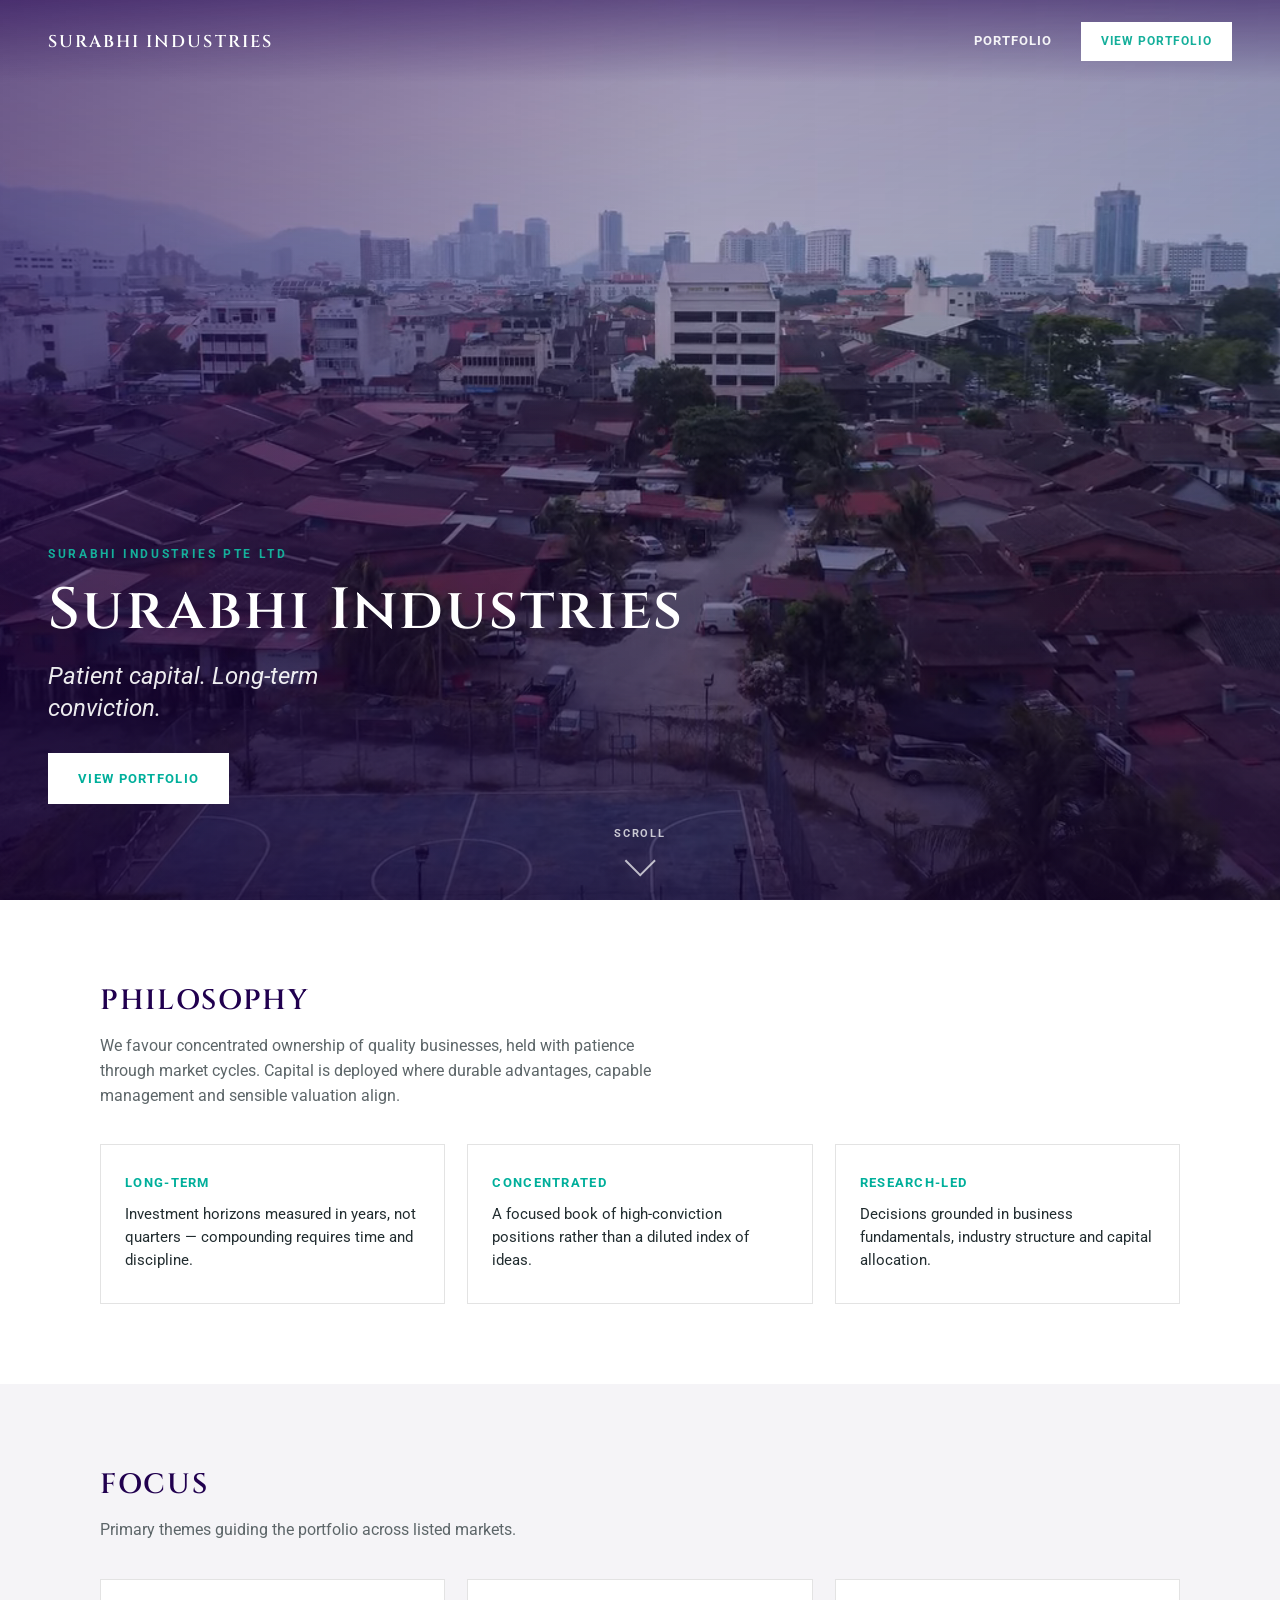
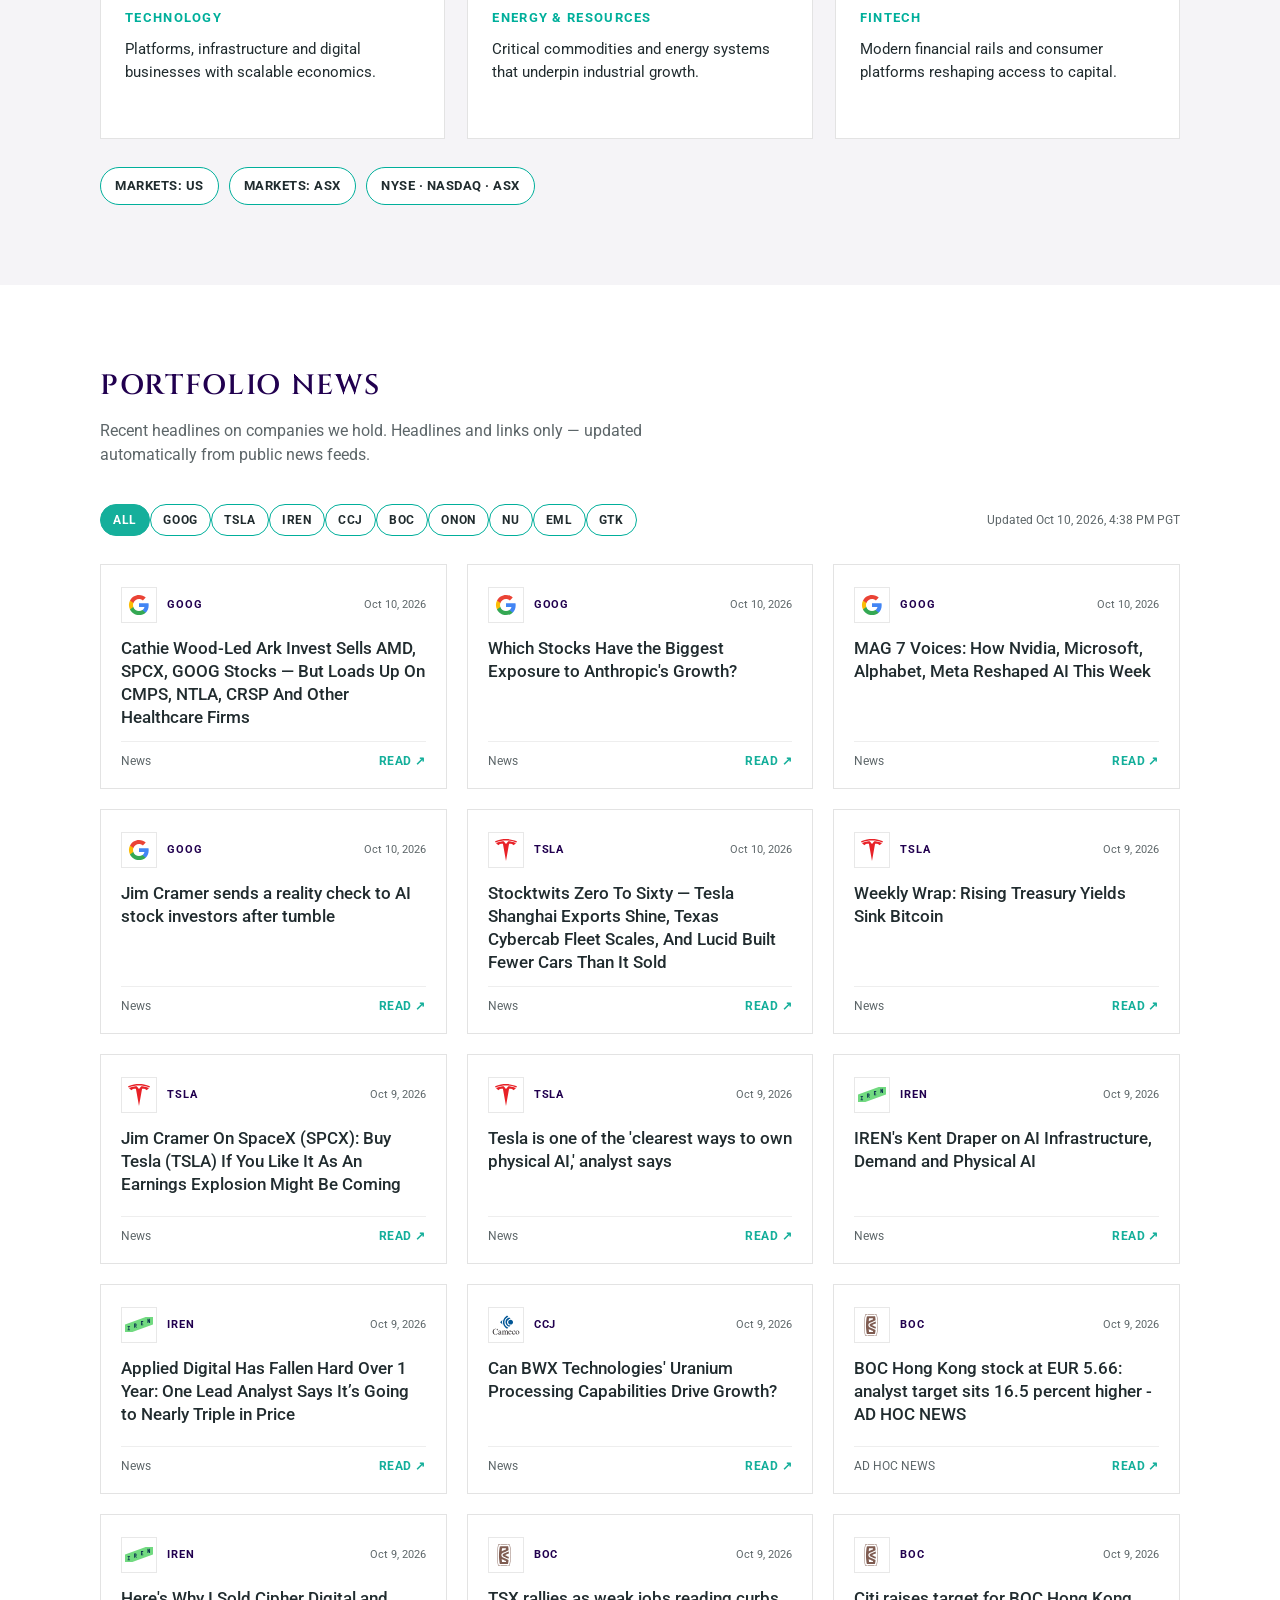
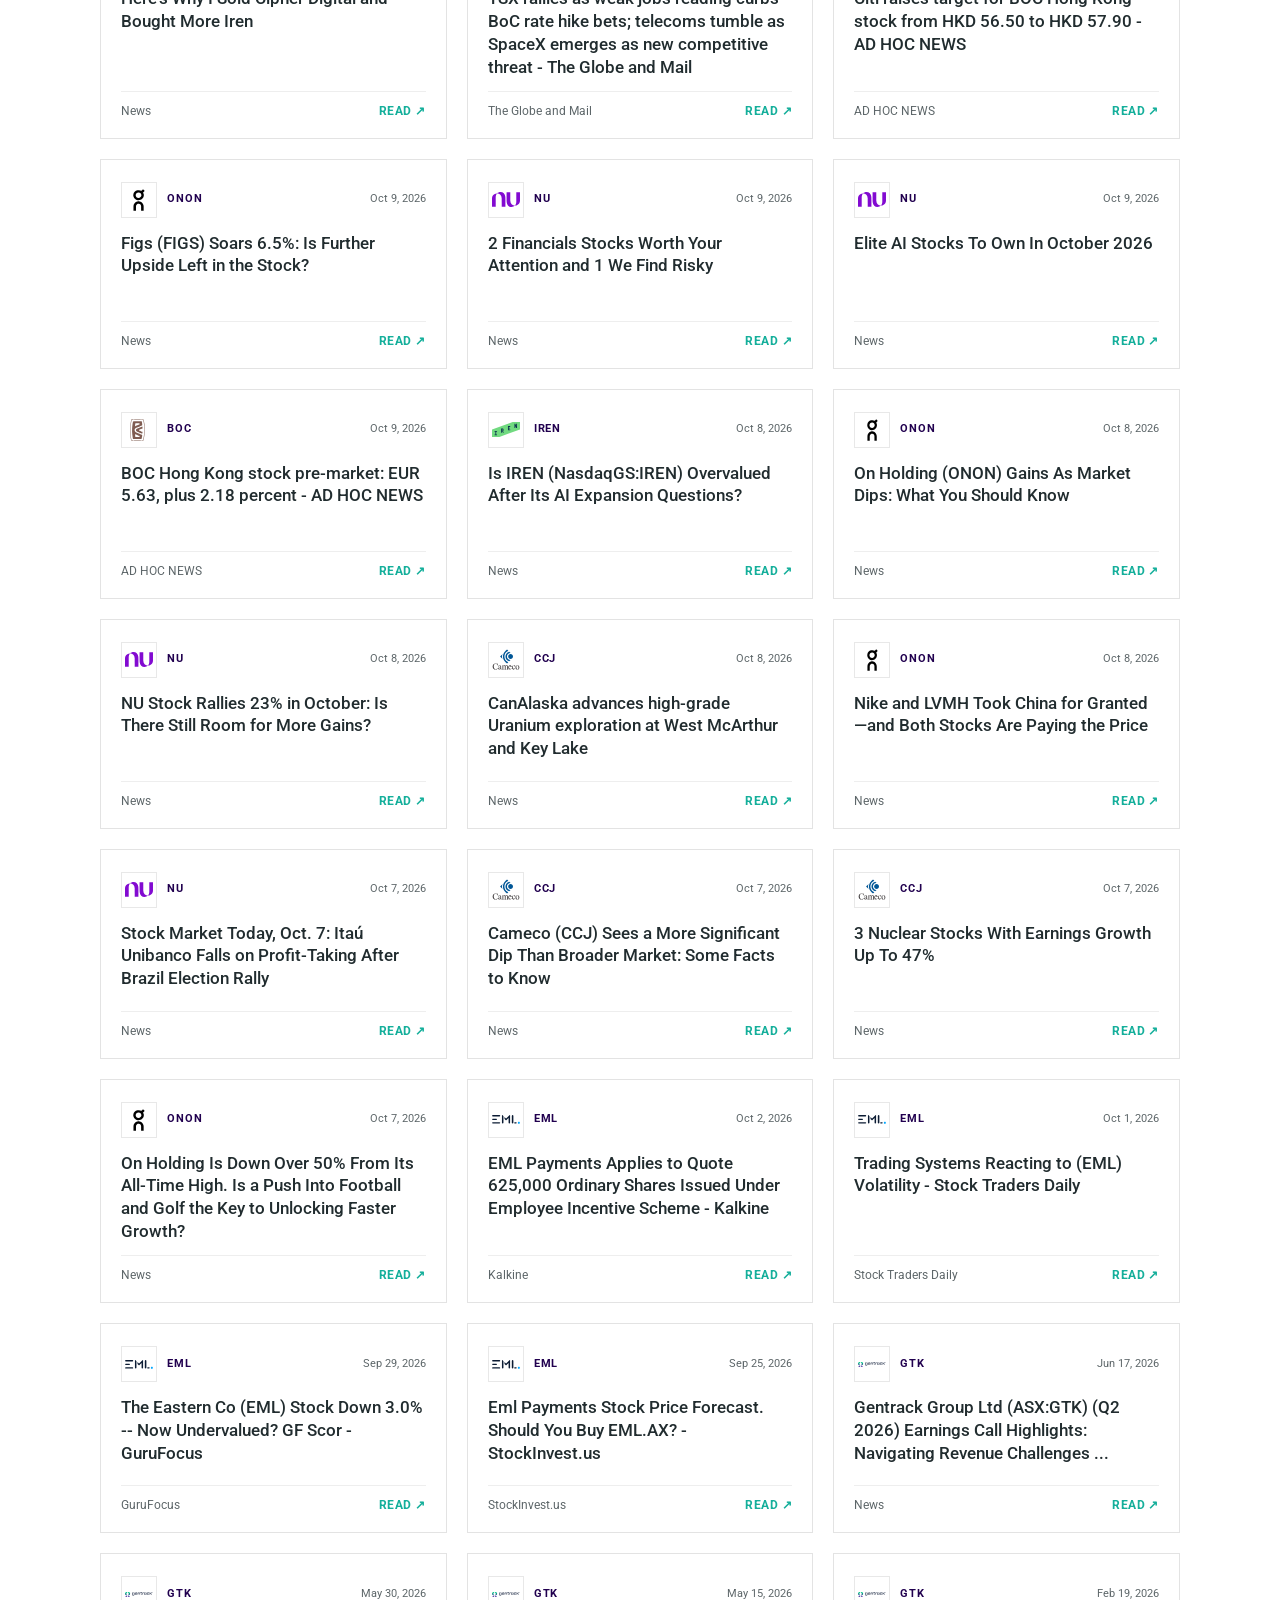
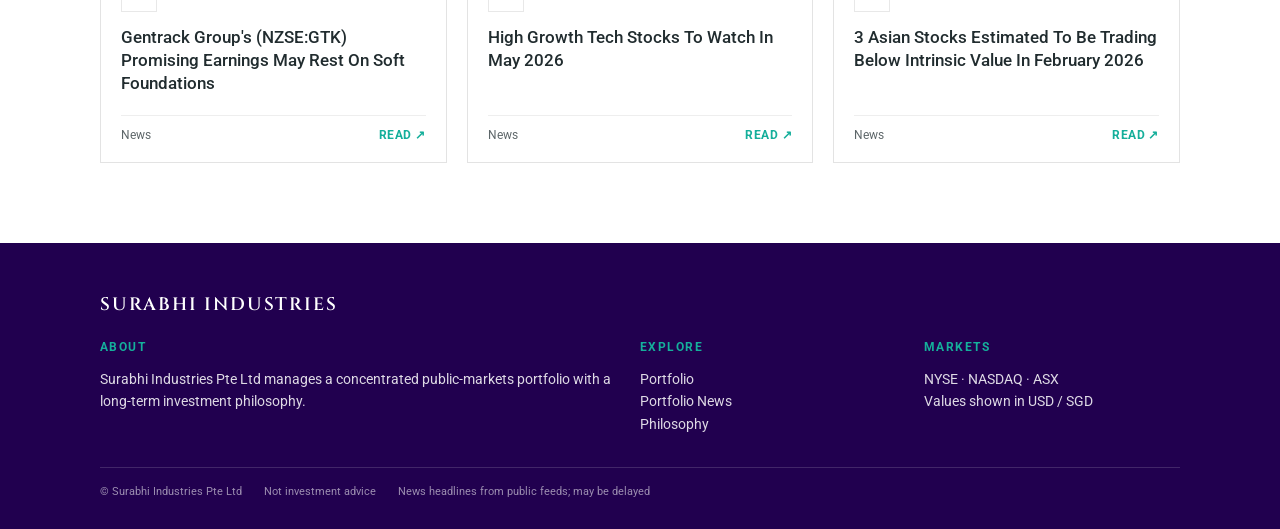
==== index.html @ e0c4d92a "Surabhi Industries: Temasek-style home with hero video, loader, portfolio news" ====
<!doctype html>
<html lang="en" class="loading">
<head>
  <meta charset="utf-8" />
  <script>window.__loaderStart=Date.now();</script>
  <meta name="viewport" content="width=device-width, initial-scale=1, viewport-fit=cover" />
  <title>Surabhi Industries</title>
  <meta name="description" content="Surabhi Industries Pte Ltd — patient capital and long-term conviction across technology, energy &amp; resources, and fintech." />
  <meta name="theme-color" content="#21004f" />
  <meta property="og:title" content="Surabhi Industries" />
  <meta property="og:description" content="Patient capital. Long-term conviction." />
  <link rel="icon" href="data:image/svg+xml,<svg xmlns='http://www.w3.org/2000/svg' viewBox='0 0 64 64'><rect width='64' height='64' rx='14' fill='%2321004f'/><text x='32' y='42' font-size='28' text-anchor='middle' fill='white' font-family='Georgia,serif'>S</text></svg>" />
  <link rel="preconnect" href="https://fonts.googleapis.com" />
  <link rel="preconnect" href="https://fonts.gstatic.com" crossorigin />
  <link href="https://fonts.googleapis.com/css2?family=Cinzel:wght@600&amp;family=Roboto:ital,wght@0,400;0,500;0,700;1,400&amp;display=swap" rel="stylesheet" />

  <style id="loader-critical">
    html.loading,html.loading body{background:#21004f!important}
    html.loading body>*:not(#site-loader){visibility:hidden!important}
    #site-loader{position:fixed;inset:0;z-index:99999;display:flex;align-items:center;justify-content:center;
      background:#21004f;color:#fff;transition:opacity .3s ease,visibility .3s ease}
    #site-loader.is-done{opacity:0;visibility:hidden;pointer-events:none}
    #site-loader .loader-inner{text-align:center;width:min(420px,86vw);padding:24px}
    #site-loader .loader-wordmark{font-family:Cinzel,"Times New Roman",serif;font-weight:600;font-size:clamp(22px,4vw,32px);
      letter-spacing:.12em;text-transform:uppercase;margin-bottom:8px}
    #site-loader .loader-sub{font-family:Roboto,Helvetica,Arial,sans-serif;font-size:13px;letter-spacing:.16em;
      text-transform:uppercase;color:rgba(255,255,255,.7);margin-bottom:28px}
    #site-loader .loader-track{height:2px;background:rgba(255,255,255,.18);width:100%;overflow:hidden;margin-bottom:14px}
    #site-loader .loader-bar{height:100%;width:0;background:#15af9b}
    #site-loader .loader-pct{font-family:Roboto,Helvetica,Arial,sans-serif;font-size:28px;font-weight:500;letter-spacing:.04em;color:#fff}
    @media (prefers-reduced-motion:reduce){
      #site-loader{transition-duration:.15s}
      #site-loader .loader-bar{transition:none}
    }
  </style>

  <link rel="stylesheet" href="home.css" />
  <script>
    // Skip loader immediately when ?noloader=1 (preview/QA); avoids FOUC behind overlay.
    if (/(?:^|[?&])noloader(?:=|&|$)/.test(location.search)) document.documentElement.classList.remove('loading');
  </script>
</head>
<body>

  <div id="site-loader" role="progressbar" aria-valuemin="0" aria-valuemax="100" aria-valuenow="0" aria-label="Loading">
    <div class="loader-inner">
      <div class="loader-wordmark">Surabhi Industries</div>
      <div class="loader-sub">Portfolio</div>
      <div class="loader-track"><div id="loader-bar" class="loader-bar"></div></div>
      <div id="loader-pct" class="loader-pct">0%</div>
    </div>
  </div>
  <script src="loader.js"></script>


  <header class="home-header">
    <a class="brand" href="index.html">Surabhi Industries</a>
    <nav class="home-nav" aria-label="Primary">
      <a href="portfolio.html">Portfolio</a>
      <a class="btn-nav" href="portfolio.html">View Portfolio</a>
    </nav>
  </header>

  <section class="hero" id="top" aria-label="Introduction">
    <div class="hero-media" style="background-image:url('media/hero-poster.jpg')">
      <video autoplay muted loop playsinline preload="metadata" poster="media/hero-poster.jpg" aria-hidden="true">
        <source src="media/hero.webm" type="video/webm" />
        <source src="media/hero.mp4" type="video/mp4" />
      </video>
    </div>
    <div class="hero-overlay" aria-hidden="true"></div>
    <div class="hero-inner">
      <p class="hero-kicker">Surabhi Industries Pte Ltd</p>
      <h1>Surabhi Industries</h1>
      <p class="hero-tag">Patient capital. Long-term conviction.</p>
      <a class="btn-hero" href="portfolio.html">View Portfolio</a>
    </div>
    <a class="hero-scroll" href="#philosophy" aria-label="Scroll to content">
      <span>Scroll</span><span class="chev" aria-hidden="true"></span>
    </a>
  </section>

  <section class="section" id="philosophy">
    <div class="section-inner">
      <h2>Philosophy</h2>
      <p class="lead">We favour concentrated ownership of quality businesses, held with patience through market cycles. Capital is deployed where durable advantages, capable management and sensible valuation align.</p>
      <div class="cards-3">
        <article class="card">
          <h3>Long-term</h3>
          <p>Investment horizons measured in years, not quarters — compounding requires time and discipline.</p>
        </article>
        <article class="card">
          <h3>Concentrated</h3>
          <p>A focused book of high-conviction positions rather than a diluted index of ideas.</p>
        </article>
        <article class="card">
          <h3>Research-led</h3>
          <p>Decisions grounded in business fundamentals, industry structure and capital allocation.</p>
        </article>
      </div>
    </div>
  </section>

  <section class="section alt" id="focus">
    <div class="section-inner">
      <h2>Focus</h2>
      <p class="lead">Primary themes guiding the portfolio across listed markets.</p>
      <div class="cards-3">
        <article class="card">
          <h3>Technology</h3>
          <p>Platforms, infrastructure and digital businesses with scalable economics.</p>
        </article>
        <article class="card">
          <h3>Energy &amp; Resources</h3>
          <p>Critical commodities and energy systems that underpin industrial growth.</p>
        </article>
        <article class="card">
          <h3>Fintech</h3>
          <p>Modern financial rails and consumer platforms reshaping access to capital.</p>
        </article>
      </div>
      <div class="pillars" style="margin-top:28px" aria-label="Markets">
        <span class="pill">Markets: US</span>
        <span class="pill">Markets: ASX</span>
        <span class="pill">NYSE · NASDAQ · ASX</span>
      </div>
    </div>
  </section>

  <section class="section" id="insights">
    <div class="section-inner">
      <h2>Portfolio News</h2>
      <p class="lead">Recent headlines on companies we hold. Headlines and links only — updated automatically from public news feeds.</p>
      <div class="news-toolbar">
        <div id="news-filters" aria-label="Filter by company"></div>
        <span class="news-meta" id="news-updated"></span>
      </div>
      <div class="news-grid" id="news-grid">
        <p class="news-empty">Loading headlines…</p>
      </div>
    </div>
  </section>

  <footer class="home-footer">
    <div class="home-footer-inner">
      <a class="brand" href="index.html">Surabhi Industries</a>
      <div class="home-footer-grid">
        <div>
          <h4>About</h4>
          <p>Surabhi Industries Pte Ltd manages a concentrated public-markets portfolio with a long-term investment philosophy.</p>
        </div>
        <div>
          <h4>Explore</h4>
          <p><a href="portfolio.html">Portfolio</a></p>
          <p><a href="#insights">Portfolio News</a></p>
          <p><a href="#philosophy">Philosophy</a></p>
        </div>
        <div>
          <h4>Markets</h4>
          <p>NYSE · NASDAQ · ASX</p>
          <p>Values shown in USD / SGD</p>
        </div>
      </div>
      <div class="home-foot-bar">
        <span>© Surabhi Industries Pte Ltd</span>
        <span>Not investment advice</span>
        <span>News headlines from public feeds; may be delayed</span>
      </div>
    </div>
  </footer>

  <script src="home.js"></script>
</body>
</html>
---- home.css ----
/* Surabhi Industries — home (Temasek-inspired full-bleed video hero). */
:root{
  --ink:#212c2f; --muted:#5d6669; --purple:#21004f; --purple2:#3d1a6e;
  --teal:#15af9b; --teal-b:#00af9b; --line:#e3e3e3; --grey:#f5f4f7;
  --font:Roboto, Helvetica, Arial, sans-serif;
  --serif:Cinzel, "Times New Roman", serif;
}
*{box-sizing:border-box;margin:0;padding:0}
html{scroll-behavior:smooth;-webkit-text-size-adjust:100%}
body{font-family:var(--font);color:var(--ink);background:#fff;font-size:16px;line-height:1.5;-webkit-font-smoothing:antialiased}
a{color:inherit;text-decoration:none}
img{display:block;max-width:100%}
video{display:block}

/* —— floating header over hero —— */
.home-header{
  position:absolute;top:0;left:0;right:0;z-index:30;
  display:flex;align-items:center;justify-content:space-between;
  padding:22px 48px;color:#fff;
  background:linear-gradient(180deg, rgba(33,0,79,.45) 0%, rgba(33,0,79,0) 100%);
}
.home-header .brand{
  font-family:var(--serif);font-weight:600;font-size:17px;letter-spacing:.12em;
  color:#fff;text-transform:uppercase;
}
.home-nav{display:flex;align-items:center;gap:28px}
.home-nav a{
  font-size:13px;font-weight:700;letter-spacing:.08em;text-transform:uppercase;
  color:rgba(255,255,255,.92);border-bottom:2px solid transparent;padding:6px 0;
}
.home-nav a:hover,.home-nav a.on{border-bottom-color:var(--teal);color:#fff}
.home-nav a.btn-nav{
  font-size:12px;font-weight:700;letter-spacing:.08em;text-transform:uppercase;
  background:#fff;color:#15af9b;padding:11px 18px;border:2px solid #fff;
  border-bottom:2px solid #fff;white-space:nowrap;line-height:1.1;
}
.home-nav a.btn-nav:hover{
  background:#15af9b;border-color:#15af9b;color:#fff;border-bottom-color:#15af9b;
}

/* —— full-viewport video hero —— */
.hero{
  position:relative;min-height:100vh;min-height:100dvh;
  display:flex;align-items:flex-end;justify-content:flex-start;
  color:#fff;padding:0;overflow:hidden;background:#21004f;
}
.hero-media{
  position:absolute;inset:0;z-index:0;
  background:#21004f center/cover no-repeat;
}
.hero-media video{
  width:100%;height:100%;object-fit:cover;
}
.hero-overlay{
  position:absolute;inset:0;z-index:1;pointer-events:none;
  background:
    linear-gradient(180deg, rgba(33,0,79,.35) 0%, rgba(33,0,79,.15) 35%, rgba(21,2,47,.72) 100%),
    linear-gradient(90deg, rgba(33,0,79,.45) 0%, rgba(33,0,79,.05) 55%, transparent 100%);
}
.hero-inner{
  position:relative;z-index:2;max-width:920px;
  padding:0 48px 96px;text-align:left;
}
.hero-kicker{
  font-size:12px;font-weight:700;letter-spacing:.22em;text-transform:uppercase;
  color:var(--teal);margin-bottom:16px;
}
.hero h1{
  font-family:var(--serif);font-weight:600;font-size:clamp(34px,5.5vw,58px);
  line-height:1.12;letter-spacing:.04em;margin-bottom:16px;
}
.hero-tag{
  font-size:clamp(17px,2.2vw,24px);font-weight:400;font-style:italic;
  color:rgba(255,255,255,.92);margin-bottom:28px;line-height:1.35;max-width:28ch;
}
.btn-hero{
  display:inline-block;background:#fff;color:var(--teal-b);
  font-size:13px;font-weight:700;letter-spacing:.1em;text-transform:uppercase;
  padding:14px 28px;border:2px solid #fff;transition:background .2s,color .2s;
}
.btn-hero:hover{background:transparent;color:#fff}
.hero-scroll{
  position:absolute;z-index:2;left:50%;bottom:28px;transform:translateX(-50%);
  display:flex;flex-direction:column;align-items:center;gap:8px;
  color:rgba(255,255,255,.75);font-size:11px;font-weight:700;letter-spacing:.16em;text-transform:uppercase;
}
.hero-scroll span.chev{
  width:22px;height:22px;border-right:2px solid rgba(255,255,255,.7);border-bottom:2px solid rgba(255,255,255,.7);
  transform:rotate(45deg);animation:bob 1.6s ease-in-out infinite;
}
@keyframes bob{0%,100%{transform:rotate(45deg) translateY(0)}50%{transform:rotate(45deg) translateY(6px)}}
@media (prefers-reduced-motion:reduce){
  .hero-scroll span.chev{animation:none}
  .hero-media video{display:none}
}

/* —— sections —— */
.section{padding:80px 24px}
.section-inner{max-width:1080px;margin:0 auto}
.section h2{
  font-family:var(--serif);font-weight:600;font-size:28px;letter-spacing:.06em;
  text-transform:uppercase;color:var(--purple);margin-bottom:12px;
}
.section .lead{color:var(--muted);max-width:62ch;margin-bottom:36px;font-size:16px;line-height:1.55}
.section.alt{background:var(--grey)}

.cards-3{display:grid;grid-template-columns:repeat(3,1fr);gap:22px}
.card{
  background:#fff;border:1px solid var(--line);padding:28px 24px;min-height:160px;
}
.card h3{
  font-size:13px;font-weight:700;letter-spacing:.1em;text-transform:uppercase;
  color:var(--teal-b);margin-bottom:10px;
}
.card p{font-size:15px;line-height:1.55;color:var(--ink)}

.pillars{display:flex;flex-wrap:wrap;gap:10px;margin-top:8px}
.pill{
  font-size:13px;font-weight:700;letter-spacing:.04em;text-transform:uppercase;
  border:1px solid var(--teal-b);color:var(--ink);padding:8px 14px;border-radius:20px;background:#fff;
}

/* —— news / insights —— */
.news-toolbar{display:flex;flex-wrap:wrap;gap:8px;margin-bottom:28px;align-items:center}
.news-toolbar button{
  font-family:inherit;font-size:12px;font-weight:700;letter-spacing:.06em;text-transform:uppercase;
  padding:8px 12px;border-radius:20px;border:1px solid var(--teal-b);background:#fff;color:var(--ink);cursor:pointer;
}
.news-toolbar button:hover{background:rgba(21,175,155,.1)}
.news-toolbar button.on{background:var(--teal);color:#fff;border-color:var(--teal)}
.news-meta{font-size:12px;color:var(--muted);margin-left:auto}
.news-grid{display:grid;grid-template-columns:repeat(3,1fr);gap:20px}
.news-card{
  display:flex;flex-direction:column;background:#fff;border:1px solid var(--line);
  padding:22px 20px 18px;min-height:210px;transition:border-color .15s, box-shadow .15s;
}
.news-card:hover{border-color:var(--teal);box-shadow:0 8px 24px rgba(33,0,79,.06)}
.news-card .top{display:flex;align-items:center;gap:10px;margin-bottom:14px}
.news-card .logo-box{
  width:36px;height:36px;border:1px solid #e8e8e8;display:grid;place-items:center;background:#fff;flex:0 0 auto;
}
.news-card .logo-box img{max-width:28px;max-height:22px;object-fit:contain}
.news-card .tag{
  font-size:11px;font-weight:700;letter-spacing:.08em;text-transform:uppercase;color:var(--purple);
}
.news-card .date{font-size:11px;color:var(--muted);margin-left:auto;white-space:nowrap}
.news-card h3{font-size:17px;line-height:1.35;font-weight:500;color:var(--ink);margin-bottom:12px;flex:1}
.news-card .foot{display:flex;align-items:center;justify-content:space-between;gap:10px;margin-top:auto;padding-top:10px;border-top:1px solid #eee}
.news-card .source{font-size:12px;color:var(--muted)}
.news-card .read{font-size:12px;font-weight:700;color:var(--teal);letter-spacing:.04em;text-transform:uppercase}
.news-empty{grid-column:1/-1;color:var(--muted);font-size:15px;padding:20px 0}

/* —— footer —— */
.home-footer{background:var(--purple);color:rgba(255,255,255,.85);padding:48px 24px 28px}
.home-footer-inner{max-width:1080px;margin:0 auto}
.home-footer .brand{
  font-family:var(--serif);font-weight:600;font-size:18px;letter-spacing:.1em;
  text-transform:uppercase;color:#fff;margin-bottom:18px;display:inline-block;
}
.home-footer-grid{display:grid;grid-template-columns:2fr 1fr 1fr;gap:28px;margin-bottom:32px}
.home-footer h4{font-size:12px;font-weight:700;letter-spacing:.12em;text-transform:uppercase;color:var(--teal);margin-bottom:12px}
.home-footer p,.home-footer a{font-size:14px;line-height:1.6;color:rgba(255,255,255,.85)}
.home-footer a:hover{color:#fff}
.home-foot-bar{
  border-top:1px solid rgba(255,255,255,.15);padding-top:16px;
  display:flex;flex-wrap:wrap;gap:14px 22px;font-size:11px;color:rgba(255,255,255,.55);
}

@media (max-width:900px){
  .home-header{padding:16px 18px}
  .home-header .brand{font-size:13px;letter-spacing:.06em;max-width:52vw}
  .home-nav a.btn-nav{display:none}
  .hero-inner{padding:0 18px 88px}
  .hero-scroll{display:none}
  .cards-3,.news-grid{grid-template-columns:1fr}
  .home-footer-grid{grid-template-columns:1fr;gap:22px}
  .news-meta{margin-left:0;width:100%}
  .section{padding:56px 18px}
}
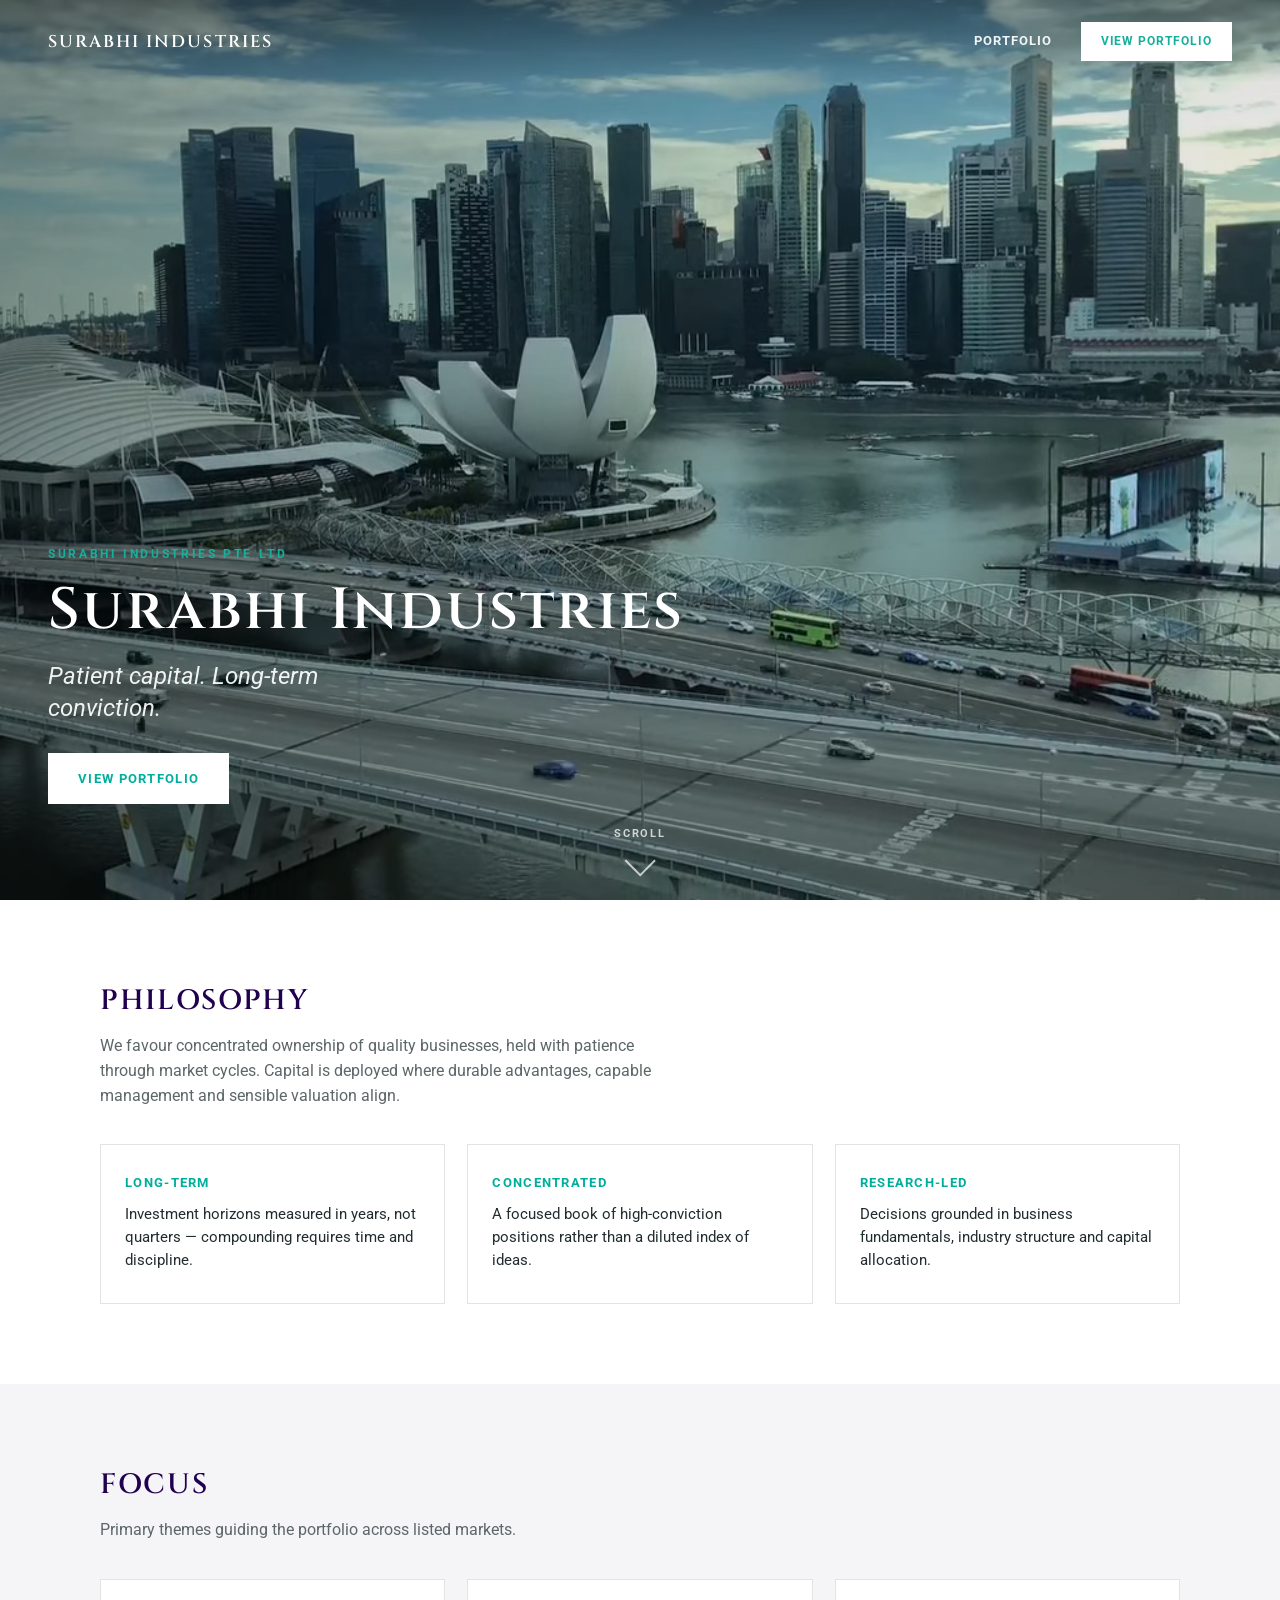
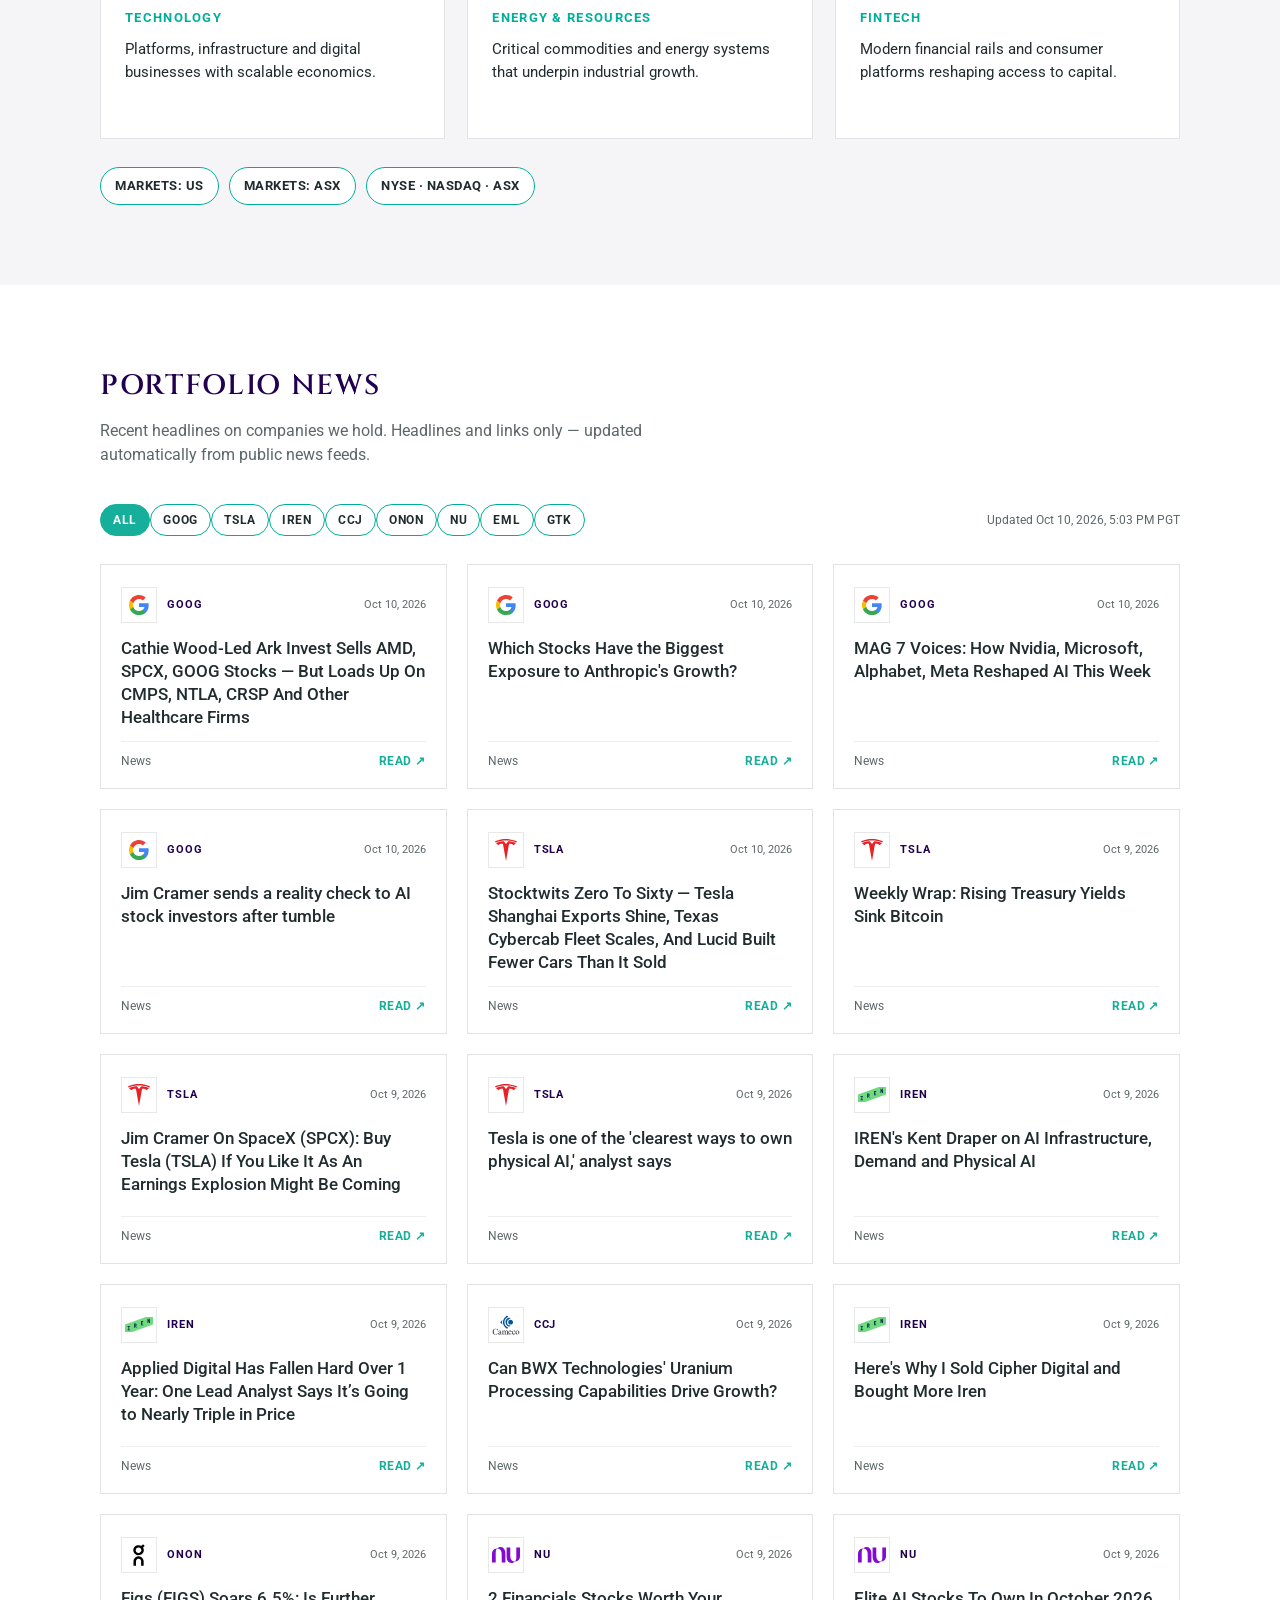
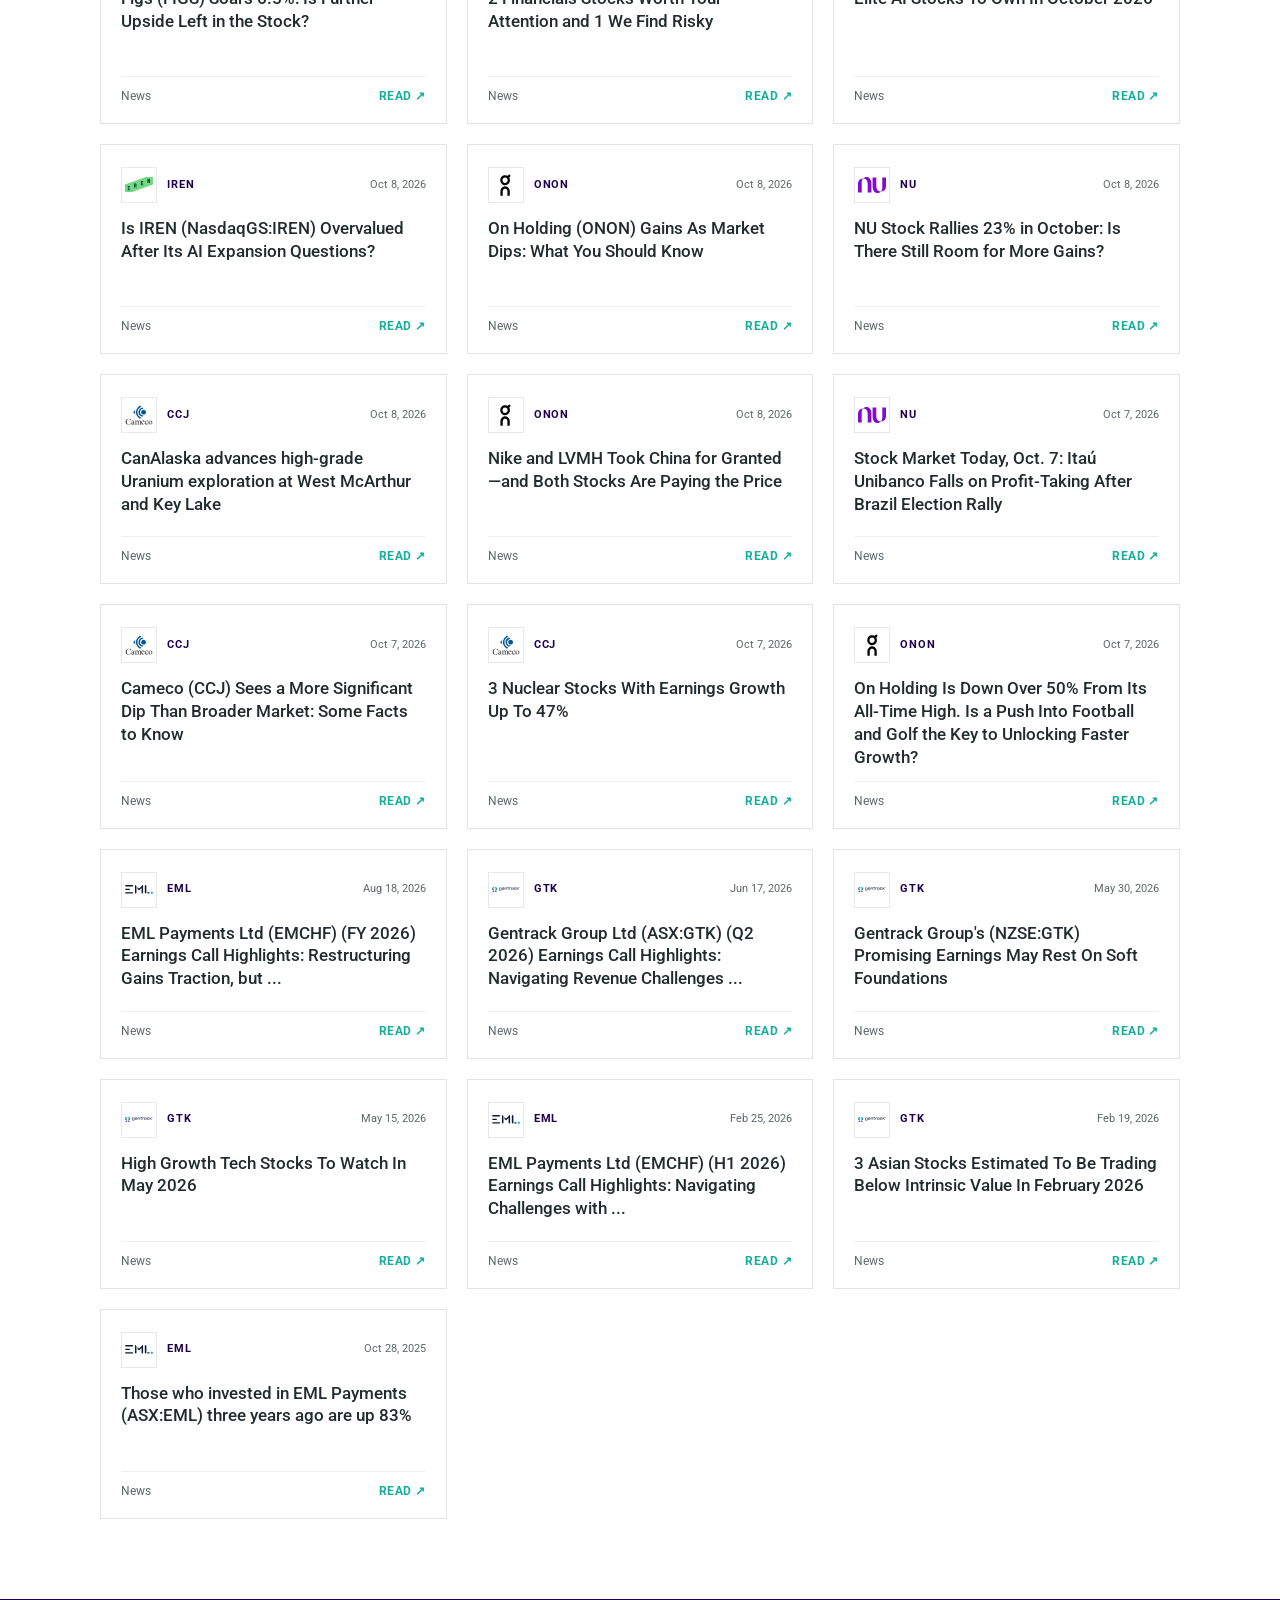
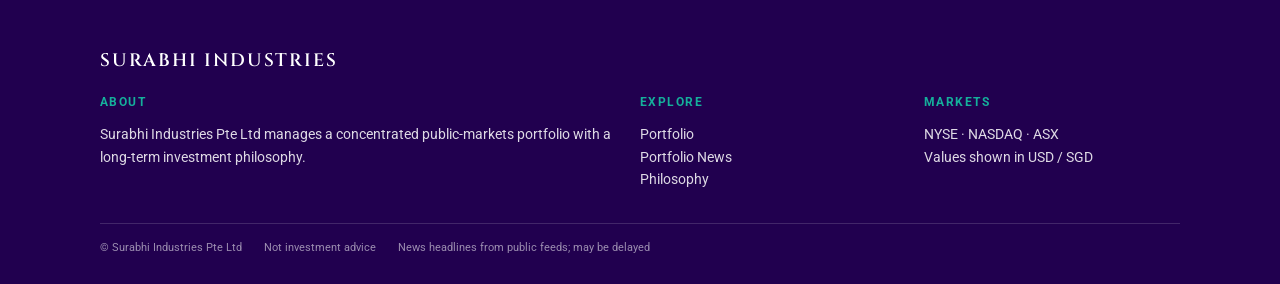
==== commit 06625019: "Home: Marina Bay hero video, natural colours, loader only on portfolio" ====
--- a/index.html
+++ b/index.html
@@ -1,9 +1,8 @@
 <!doctype html>
-<html lang="en" class="loading">
+<html lang="en">
 <head>
   <meta charset="utf-8" />
-  <script>window.__loaderStart=Date.now();</script>
-  <meta name="viewport" content="width=device-width, initial-scale=1, viewport-fit=cover" />
+<meta name="viewport" content="width=device-width, initial-scale=1, viewport-fit=cover" />
   <title>Surabhi Industries</title>
   <meta name="description" content="Surabhi Industries Pte Ltd — patient capital and long-term conviction across technology, energy &amp; resources, and fintech." />
   <meta name="theme-color" content="#21004f" />
@@ -13,47 +12,11 @@
   <link rel="preconnect" href="https://fonts.googleapis.com" />
   <link rel="preconnect" href="https://fonts.gstatic.com" crossorigin />
   <link href="https://fonts.googleapis.com/css2?family=Cinzel:wght@600&amp;family=Roboto:ital,wght@0,400;0,500;0,700;1,400&amp;display=swap" rel="stylesheet" />
-
-  <style id="loader-critical">
-    html.loading,html.loading body{background:#21004f!important}
-    html.loading body>*:not(#site-loader){visibility:hidden!important}
-    #site-loader{position:fixed;inset:0;z-index:99999;display:flex;align-items:center;justify-content:center;
-      background:#21004f;color:#fff;transition:opacity .3s ease,visibility .3s ease}
-    #site-loader.is-done{opacity:0;visibility:hidden;pointer-events:none}
-    #site-loader .loader-inner{text-align:center;width:min(420px,86vw);padding:24px}
-    #site-loader .loader-wordmark{font-family:Cinzel,"Times New Roman",serif;font-weight:600;font-size:clamp(22px,4vw,32px);
-      letter-spacing:.12em;text-transform:uppercase;margin-bottom:8px}
-    #site-loader .loader-sub{font-family:Roboto,Helvetica,Arial,sans-serif;font-size:13px;letter-spacing:.16em;
-      text-transform:uppercase;color:rgba(255,255,255,.7);margin-bottom:28px}
-    #site-loader .loader-track{height:2px;background:rgba(255,255,255,.18);width:100%;overflow:hidden;margin-bottom:14px}
-    #site-loader .loader-bar{height:100%;width:0;background:#15af9b}
-    #site-loader .loader-pct{font-family:Roboto,Helvetica,Arial,sans-serif;font-size:28px;font-weight:500;letter-spacing:.04em;color:#fff}
-    @media (prefers-reduced-motion:reduce){
-      #site-loader{transition-duration:.15s}
-      #site-loader .loader-bar{transition:none}
-    }
-  </style>
-
-  <link rel="stylesheet" href="home.css" />
-  <script>
-    // Skip loader immediately when ?noloader=1 (preview/QA); avoids FOUC behind overlay.
-    if (/(?:^|[?&])noloader(?:=|&|$)/.test(location.search)) document.documentElement.classList.remove('loading');
-  </script>
+<link rel="stylesheet" href="home.css" />
 </head>
 <body>
 
-  <div id="site-loader" role="progressbar" aria-valuemin="0" aria-valuemax="100" aria-valuenow="0" aria-label="Loading">
-    <div class="loader-inner">
-      <div class="loader-wordmark">Surabhi Industries</div>
-      <div class="loader-sub">Portfolio</div>
-      <div class="loader-track"><div id="loader-bar" class="loader-bar"></div></div>
-      <div id="loader-pct" class="loader-pct">0%</div>
-    </div>
-  </div>
-  <script src="loader.js"></script>
-
-
-  <header class="home-header">
+<header class="home-header">
     <a class="brand" href="index.html">Surabhi Industries</a>
     <nav class="home-nav" aria-label="Primary">
       <a href="portfolio.html">Portfolio</a>
--- a/home.css
+++ b/home.css
@@ -17,7 +17,7 @@
   position:absolute;top:0;left:0;right:0;z-index:30;
   display:flex;align-items:center;justify-content:space-between;
   padding:22px 48px;color:#fff;
-  background:linear-gradient(180deg, rgba(33,0,79,.45) 0%, rgba(33,0,79,0) 100%);
+  background:linear-gradient(180deg, rgba(0,0,0,.35) 0%, rgba(0,0,0,0) 100%);
 }
 .home-header .brand{
   font-family:var(--serif);font-weight:600;font-size:17px;letter-spacing:.12em;
@@ -42,7 +42,7 @@
 .hero{
   position:relative;min-height:100vh;min-height:100dvh;
   display:flex;align-items:flex-end;justify-content:flex-start;
-  color:#fff;padding:0;overflow:hidden;background:#21004f;
+  color:#fff;padding:0;overflow:hidden;background:#0a0a0a;
 }
 .hero-media{
   position:absolute;inset:0;z-index:0;
@@ -53,10 +53,12 @@
 }
 .hero-overlay{
   position:absolute;inset:0;z-index:1;pointer-events:none;
+  /* Natural colours: no purple/blue tint — subtle black wash for text only */
   background:
-    linear-gradient(180deg, rgba(33,0,79,.35) 0%, rgba(33,0,79,.15) 35%, rgba(21,2,47,.72) 100%),
-    linear-gradient(90deg, rgba(33,0,79,.45) 0%, rgba(33,0,79,.05) 55%, transparent 100%);
+    linear-gradient(180deg, rgba(0,0,0,.12) 0%, rgba(0,0,0,.08) 40%, rgba(0,0,0,.38) 100%),
+    linear-gradient(105deg, rgba(0,0,0,.32) 0%, rgba(0,0,0,.12) 42%, transparent 68%);
 }
+
 .hero-inner{
   position:relative;z-index:2;max-width:920px;
   padding:0 48px 96px;text-align:left;
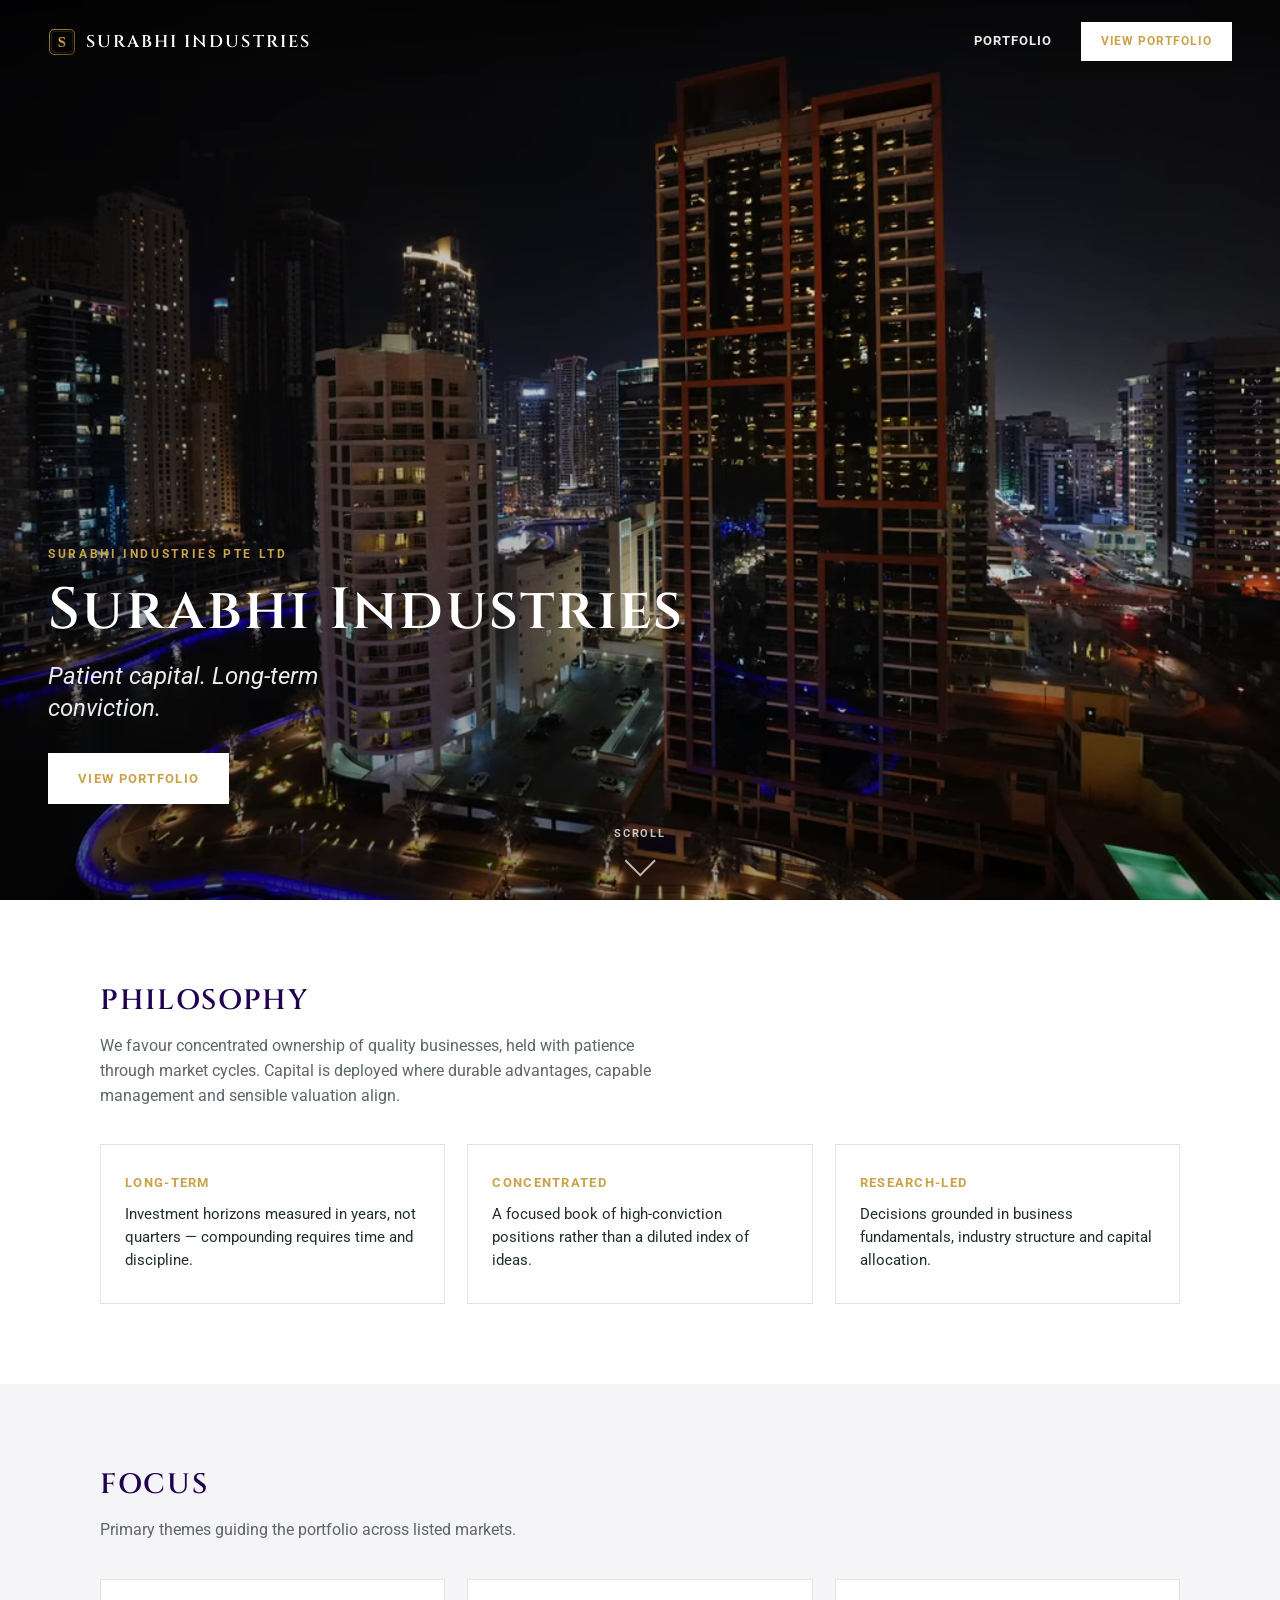
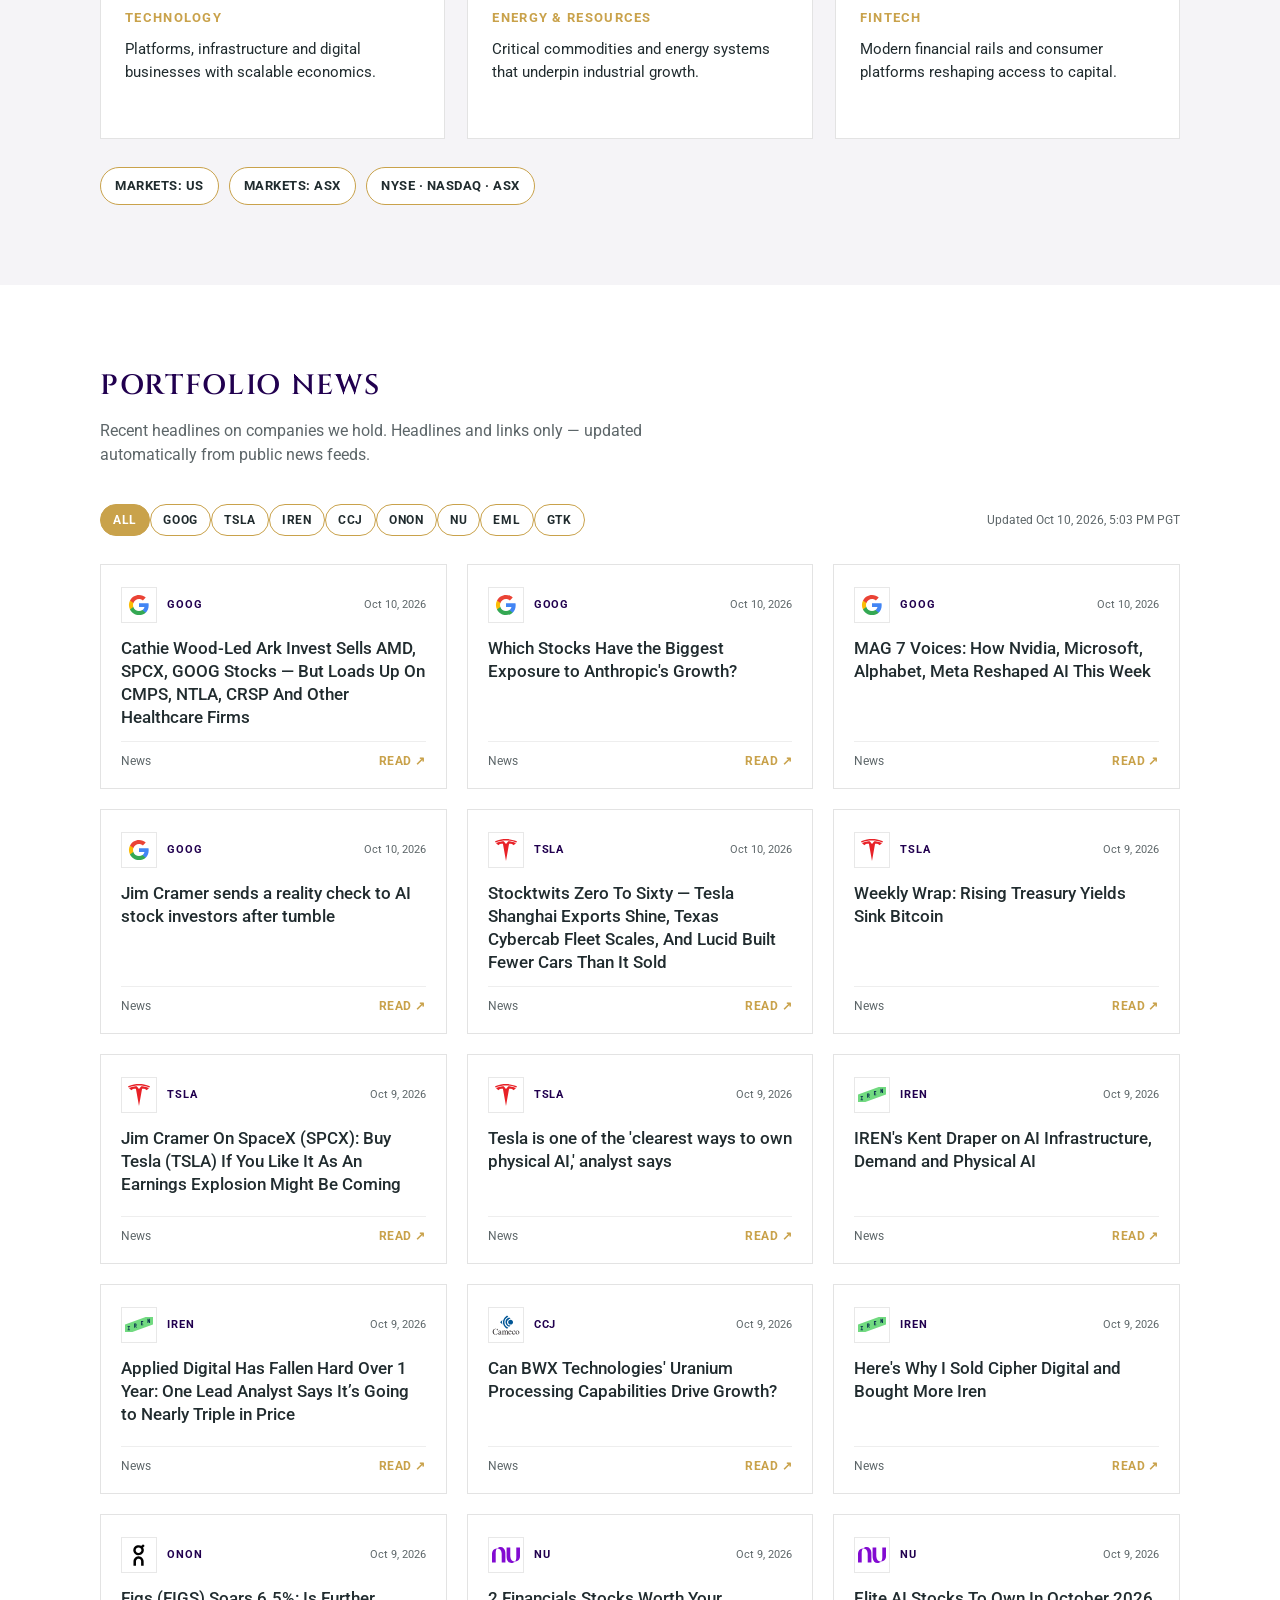
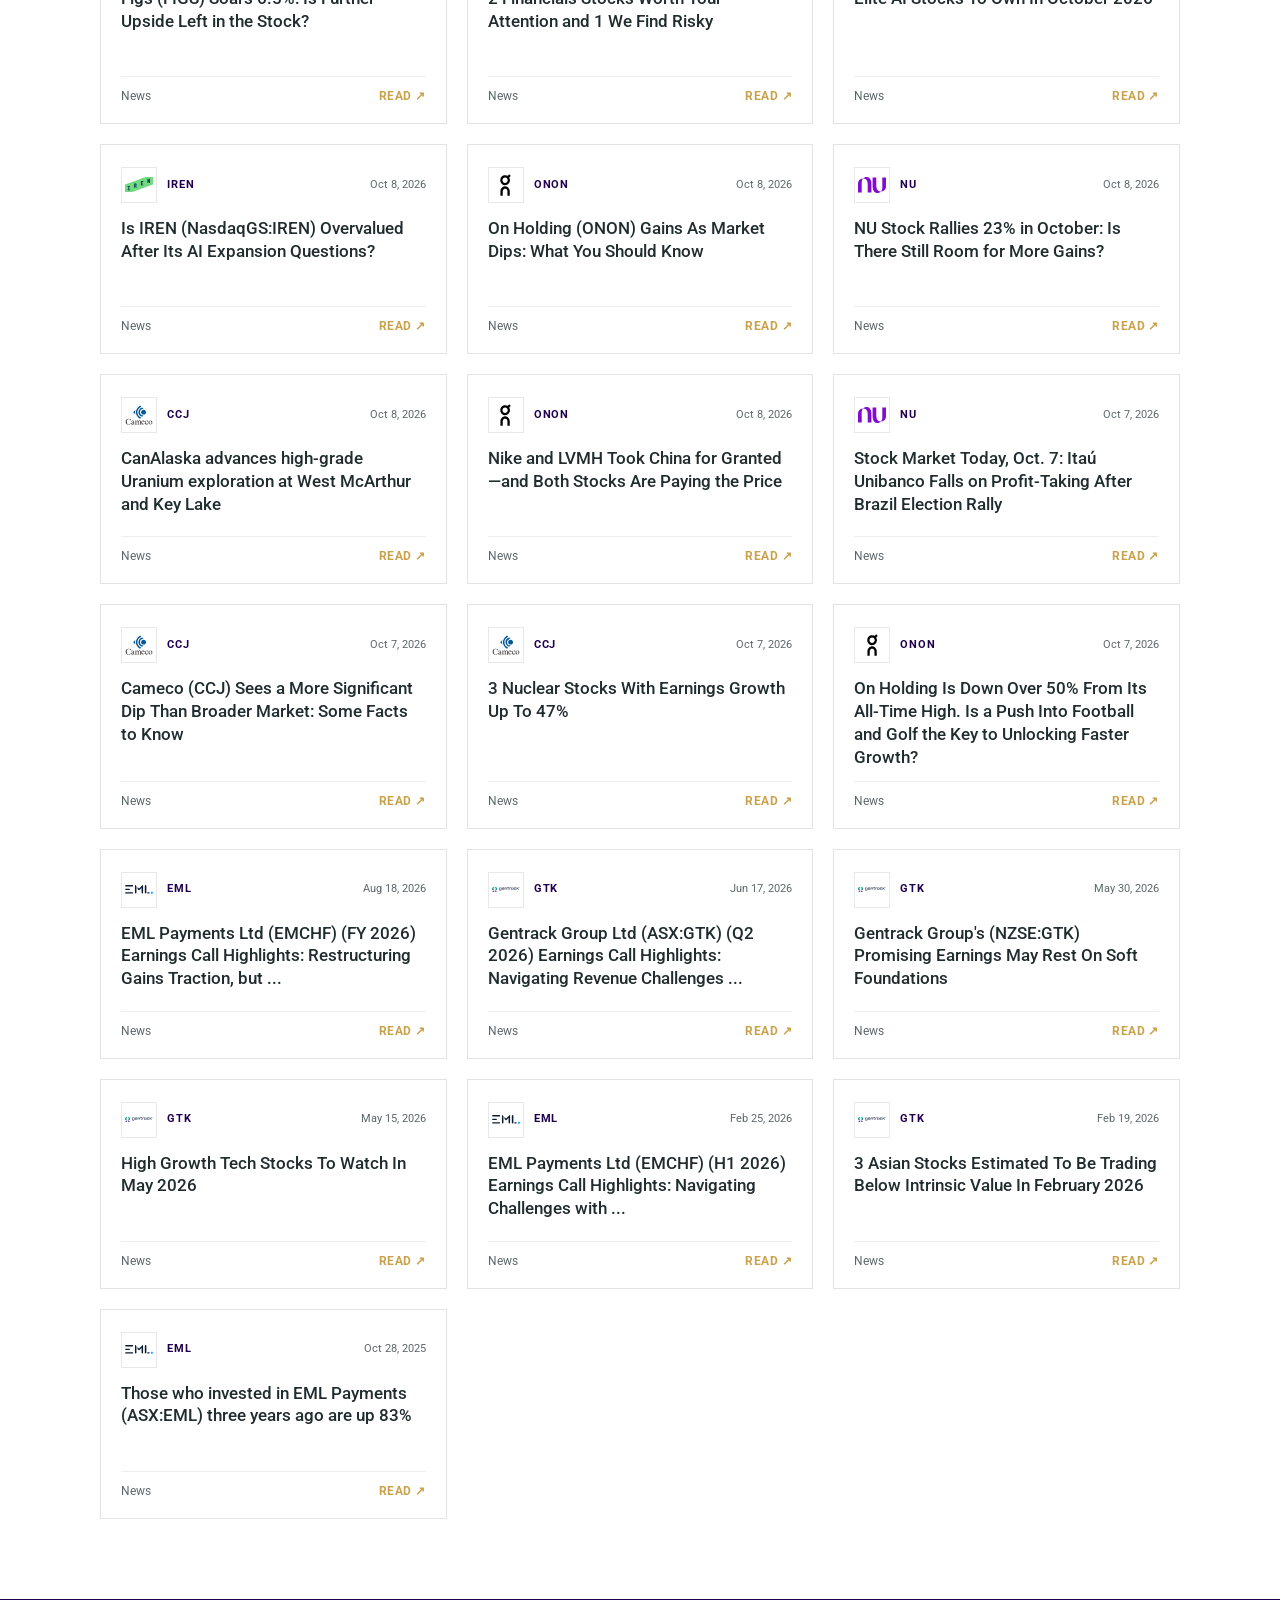
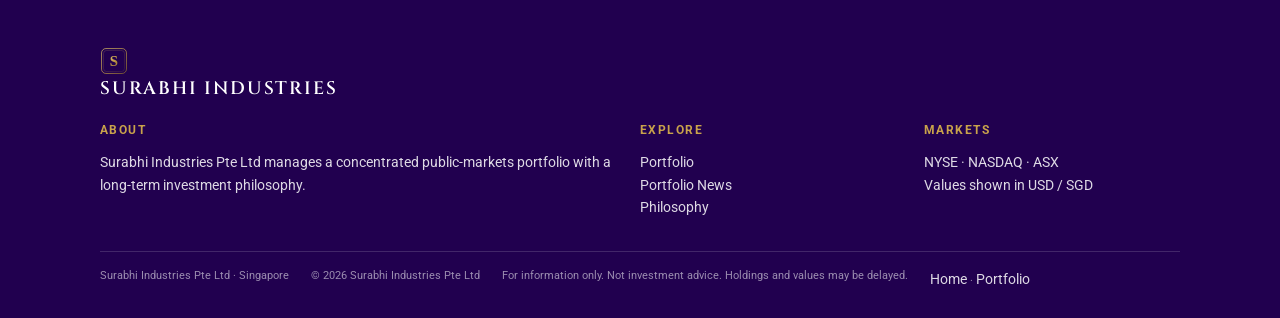
==== commit 420f9f6c: "Surabhi personalisation: gold emblem, rotating hero videos, founder note - Three hero videos (Marina" ====
--- a/index.html
+++ b/index.html
@@ -2,22 +2,24 @@
 <html lang="en">
 <head>
   <meta charset="utf-8" />
-<meta name="viewport" content="width=device-width, initial-scale=1, viewport-fit=cover" />
+  <meta name="viewport" content="width=device-width, initial-scale=1, viewport-fit=cover" />
   <title>Surabhi Industries</title>
   <meta name="description" content="Surabhi Industries Pte Ltd — patient capital and long-term conviction across technology, energy &amp; resources, and fintech." />
   <meta name="theme-color" content="#21004f" />
   <meta property="og:title" content="Surabhi Industries" />
   <meta property="og:description" content="Patient capital. Long-term conviction." />
-  <link rel="icon" href="data:image/svg+xml,<svg xmlns='http://www.w3.org/2000/svg' viewBox='0 0 64 64'><rect width='64' height='64' rx='14' fill='%2321004f'/><text x='32' y='42' font-size='28' text-anchor='middle' fill='white' font-family='Georgia,serif'>S</text></svg>" />
+  <link rel="apple-touch-icon" href="media/apple-touch-icon.png" />
+  <link rel="icon" type="image/png" sizes="32x32" href="media/favicon.png" />
+  <link rel="icon" href="media/emblem-s.svg" type="image/svg+xml" />
   <link rel="preconnect" href="https://fonts.googleapis.com" />
   <link rel="preconnect" href="https://fonts.gstatic.com" crossorigin />
   <link href="https://fonts.googleapis.com/css2?family=Cinzel:wght@600&amp;family=Roboto:ital,wght@0,400;0,500;0,700;1,400&amp;display=swap" rel="stylesheet" />
-<link rel="stylesheet" href="home.css" />
+  <link rel="stylesheet" href="home.css" />
 </head>
 <body>
 
 <header class="home-header">
-    <a class="brand" href="index.html">Surabhi Industries</a>
+    <a class="brand" href="index.html"><img class="emblem" src="media/emblem-s.svg" alt="" width="28" height="28"><span>Surabhi Industries</span></a>
     <nav class="home-nav" aria-label="Primary">
       <a href="portfolio.html">Portfolio</a>
       <a class="btn-nav" href="portfolio.html">View Portfolio</a>
@@ -25,11 +27,8 @@
   </header>
 
   <section class="hero" id="top" aria-label="Introduction">
-    <div class="hero-media" style="background-image:url('media/hero-poster.jpg')">
-      <video autoplay muted loop playsinline preload="metadata" poster="media/hero-poster.jpg" aria-hidden="true">
-        <source src="media/hero.webm" type="video/webm" />
-        <source src="media/hero.mp4" type="video/mp4" />
-      </video>
+    <div class="hero-media" style="background-image:url('media/hero-marina-poster.jpg')">
+      <video autoplay muted loop playsinline preload="none" poster="media/hero-marina-poster.jpg" aria-hidden="true"></video>
     </div>
     <div class="hero-overlay" aria-hidden="true"></div>
     <div class="hero-inner">
@@ -106,7 +105,7 @@
 
   <footer class="home-footer">
     <div class="home-footer-inner">
-      <a class="brand" href="index.html">Surabhi Industries</a>
+      <a class="brand" href="index.html"><img class="emblem" src="media/emblem-s.svg" alt="" width="26" height="26"><span>Surabhi Industries</span></a>
       <div class="home-footer-grid">
         <div>
           <h4>About</h4>
@@ -125,9 +124,10 @@
         </div>
       </div>
       <div class="home-foot-bar">
-        <span>© Surabhi Industries Pte Ltd</span>
-        <span>Not investment advice</span>
-        <span>News headlines from public feeds; may be delayed</span>
+        <span>Surabhi Industries Pte Ltd · Singapore</span>
+        <span>© 2026 Surabhi Industries Pte Ltd</span>
+        <span>For information only. Not investment advice. Holdings and values may be delayed.</span>
+        <span><a href="index.html">Home</a> · <a href="portfolio.html">Portfolio</a></span>
       </div>
     </div>
   </footer>
--- a/home.css
+++ b/home.css
@@ -1,7 +1,7 @@
 /* Surabhi Industries — home (Temasek-inspired full-bleed video hero). */
 :root{
   --ink:#212c2f; --muted:#5d6669; --purple:#21004f; --purple2:#3d1a6e;
-  --teal:#15af9b; --teal-b:#00af9b; --line:#e3e3e3; --grey:#f5f4f7;
+  --teal:#C9A24B; --teal-b:#C9A24B; --gold:#C9A24B; --gold-h:#B08A3A; --line:#e3e3e3; --grey:#f5f4f7;
   --font:Roboto, Helvetica, Arial, sans-serif;
   --serif:Cinzel, "Times New Roman", serif;
 }
@@ -21,8 +21,10 @@
 }
 .home-header .brand{
   font-family:var(--serif);font-weight:600;font-size:17px;letter-spacing:.12em;
-  color:#fff;text-transform:uppercase;
+  color:#fff;text-transform:uppercase;display:inline-flex;align-items:center;gap:10px;
 }
+.home-header .brand .emblem,.home-footer .brand .emblem{width:28px;height:28px;flex:0 0 auto}
+.home-footer .brand{display:inline-flex;align-items:center;gap:10px}
 .home-nav{display:flex;align-items:center;gap:28px}
 .home-nav a{
   font-size:13px;font-weight:700;letter-spacing:.08em;text-transform:uppercase;
@@ -31,11 +33,11 @@
 .home-nav a:hover,.home-nav a.on{border-bottom-color:var(--teal);color:#fff}
 .home-nav a.btn-nav{
   font-size:12px;font-weight:700;letter-spacing:.08em;text-transform:uppercase;
-  background:#fff;color:#15af9b;padding:11px 18px;border:2px solid #fff;
+  background:#fff;color:var(--gold);padding:11px 18px;border:2px solid #fff;
   border-bottom:2px solid #fff;white-space:nowrap;line-height:1.1;
 }
 .home-nav a.btn-nav:hover{
-  background:#15af9b;border-color:#15af9b;color:#fff;border-bottom-color:#15af9b;
+  background:var(--gold-h);border-color:var(--gold-h);color:#fff;border-bottom-color:var(--gold-h);
 }
 
 /* —— full-viewport video hero —— */
@@ -76,7 +78,7 @@
   color:rgba(255,255,255,.92);margin-bottom:28px;line-height:1.35;max-width:28ch;
 }
 .btn-hero{
-  display:inline-block;background:#fff;color:var(--teal-b);
+  display:inline-block;background:#fff;color:var(--gold);
   font-size:13px;font-weight:700;letter-spacing:.1em;text-transform:uppercase;
   padding:14px 28px;border:2px solid #fff;transition:background .2s,color .2s;
 }
@@ -149,7 +151,7 @@
 .news-card h3{font-size:17px;line-height:1.35;font-weight:500;color:var(--ink);margin-bottom:12px;flex:1}
 .news-card .foot{display:flex;align-items:center;justify-content:space-between;gap:10px;margin-top:auto;padding-top:10px;border-top:1px solid #eee}
 .news-card .source{font-size:12px;color:var(--muted)}
-.news-card .read{font-size:12px;font-weight:700;color:var(--teal);letter-spacing:.04em;text-transform:uppercase}
+.news-card .read{font-size:12px;font-weight:700;color:var(--gold);letter-spacing:.04em;text-transform:uppercase}
 .news-empty{grid-column:1/-1;color:var(--muted);font-size:15px;padding:20px 0}
 
 /* —— footer —— */
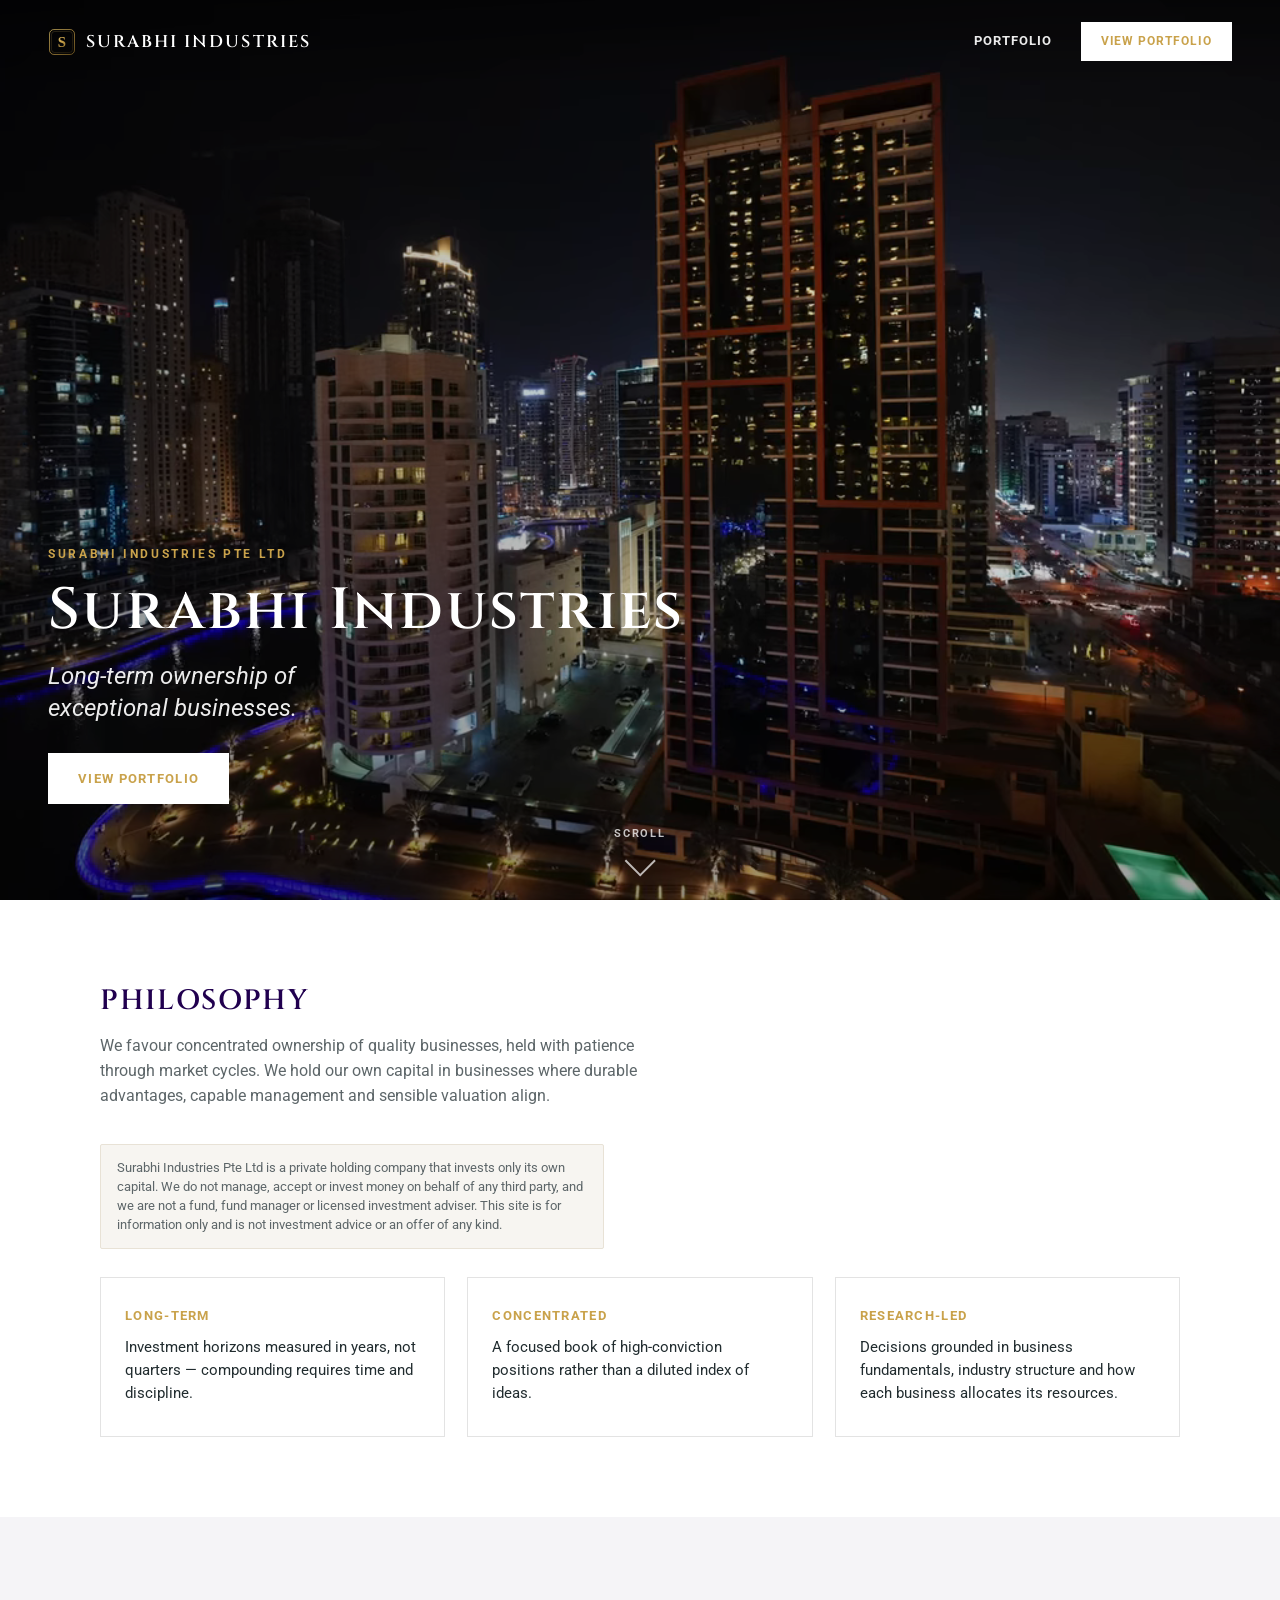
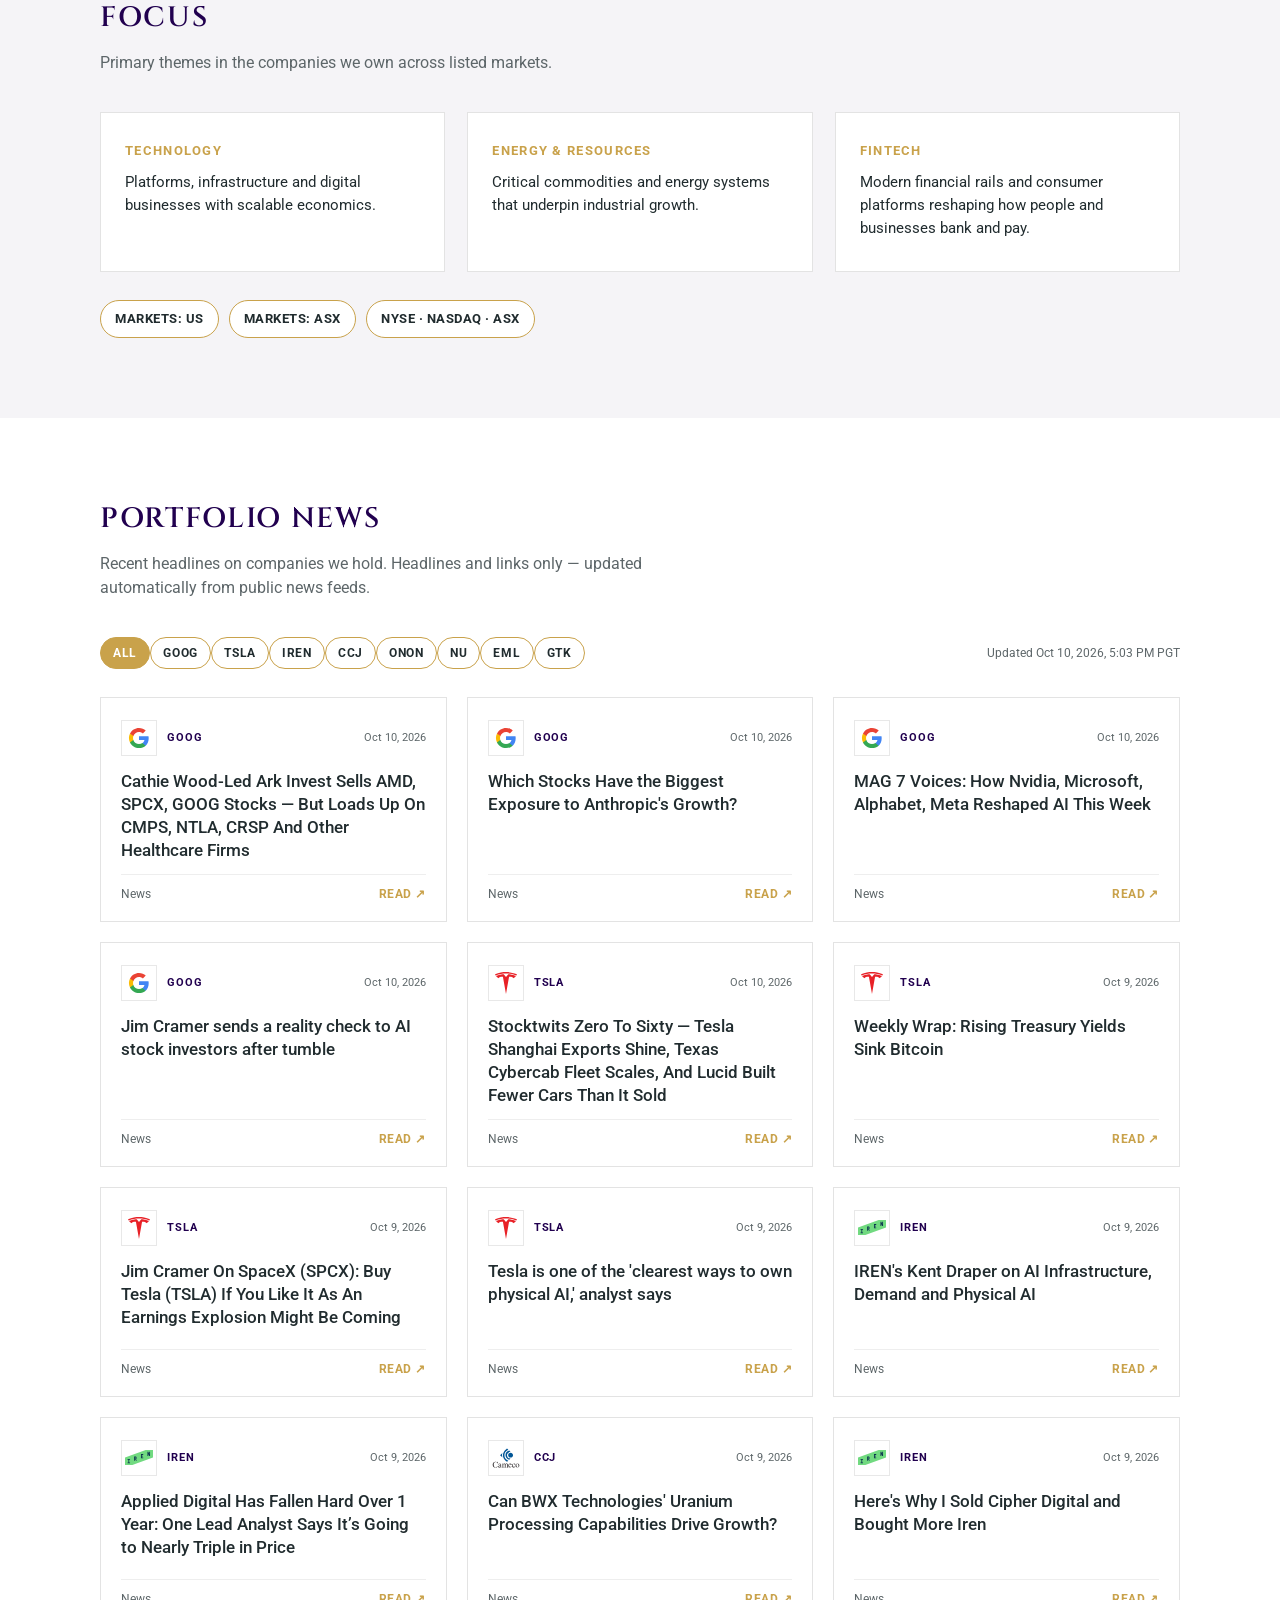
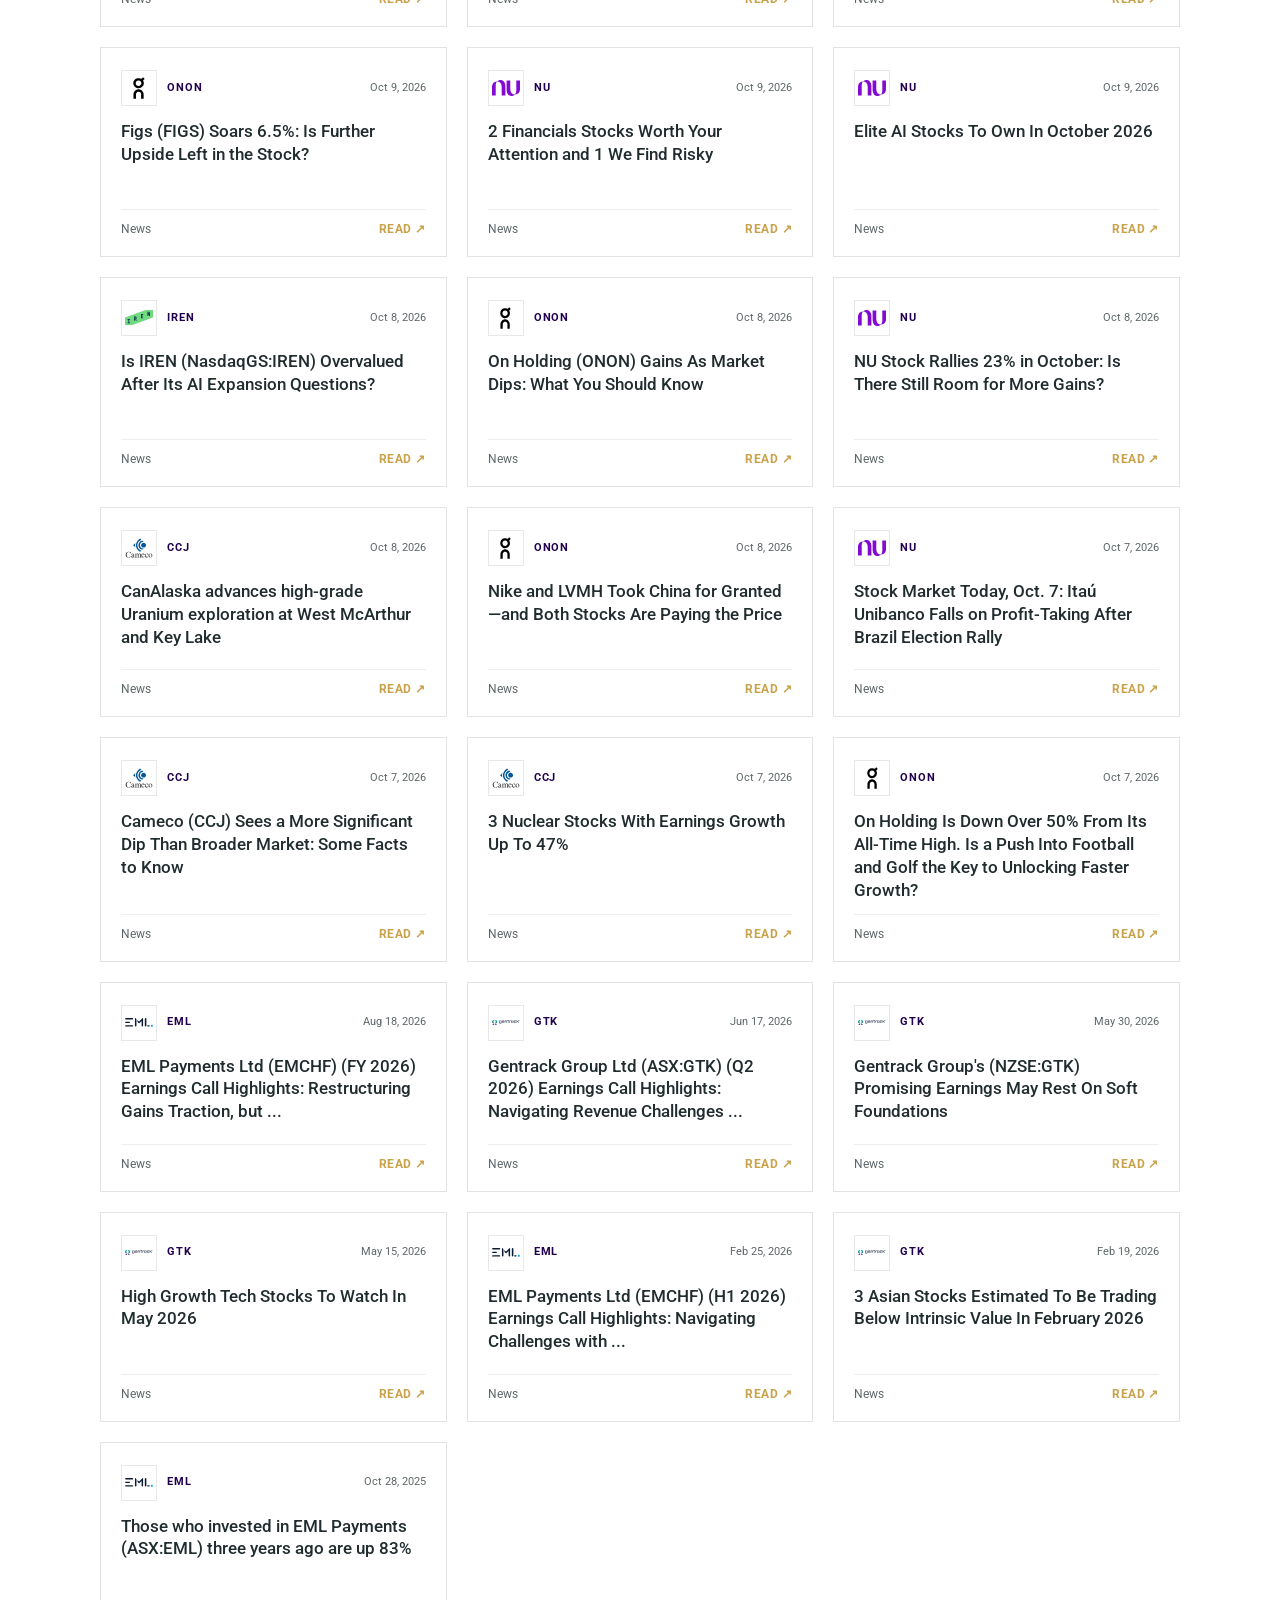
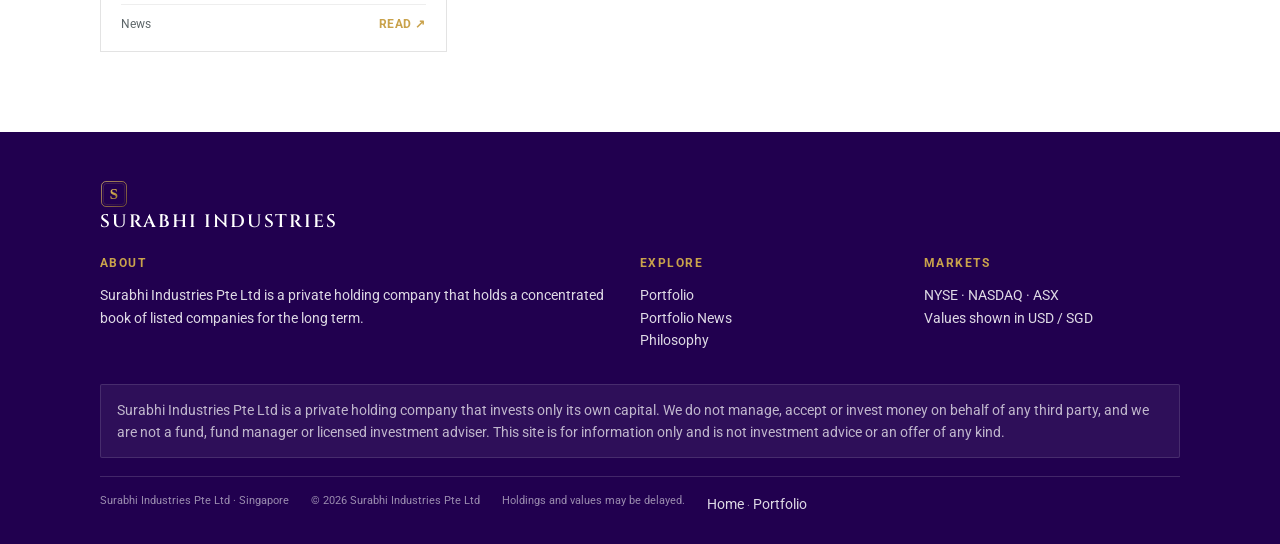
==== commit 880d28b0: "Add holding-company legal disclosure; soften fund-like copy Clarify Surabhi is a private holding com" ====
--- a/index.html
+++ b/index.html
@@ -4,10 +4,10 @@
   <meta charset="utf-8" />
   <meta name="viewport" content="width=device-width, initial-scale=1, viewport-fit=cover" />
   <title>Surabhi Industries</title>
-  <meta name="description" content="Surabhi Industries Pte Ltd — patient capital and long-term conviction across technology, energy &amp; resources, and fintech." />
+  <meta name="description" content="Surabhi Industries Pte Ltd — a private holding company. Long-term ownership of exceptional businesses across technology, energy &amp; resources, and fintech." />
   <meta name="theme-color" content="#21004f" />
   <meta property="og:title" content="Surabhi Industries" />
-  <meta property="og:description" content="Patient capital. Long-term conviction." />
+  <meta property="og:description" content="Long-term ownership of exceptional businesses." />
   <link rel="apple-touch-icon" href="media/apple-touch-icon.png" />
   <link rel="icon" type="image/png" sizes="32x32" href="media/favicon.png" />
   <link rel="icon" href="media/emblem-s.svg" type="image/svg+xml" />
@@ -34,7 +34,7 @@
     <div class="hero-inner">
       <p class="hero-kicker">Surabhi Industries Pte Ltd</p>
       <h1>Surabhi Industries</h1>
-      <p class="hero-tag">Patient capital. Long-term conviction.</p>
+      <p class="hero-tag">Long-term ownership of exceptional businesses.</p>
       <a class="btn-hero" href="portfolio.html">View Portfolio</a>
     </div>
     <a class="hero-scroll" href="#philosophy" aria-label="Scroll to content">
@@ -45,7 +45,8 @@
   <section class="section" id="philosophy">
     <div class="section-inner">
       <h2>Philosophy</h2>
-      <p class="lead">We favour concentrated ownership of quality businesses, held with patience through market cycles. Capital is deployed where durable advantages, capable management and sensible valuation align.</p>
+      <p class="lead">We favour concentrated ownership of quality businesses, held with patience through market cycles. We hold our own capital in businesses where durable advantages, capable management and sensible valuation align.</p>
+      <p class="legal-disclosure">Surabhi Industries Pte Ltd is a private holding company that invests only its own capital. We do not manage, accept or invest money on behalf of any third party, and we are not a fund, fund manager or licensed investment adviser. This site is for information only and is not investment advice or an offer of any kind.</p>
       <div class="cards-3">
         <article class="card">
           <h3>Long-term</h3>
@@ -57,7 +58,7 @@
         </article>
         <article class="card">
           <h3>Research-led</h3>
-          <p>Decisions grounded in business fundamentals, industry structure and capital allocation.</p>
+          <p>Decisions grounded in business fundamentals, industry structure and how each business allocates its resources.</p>
         </article>
       </div>
     </div>
@@ -66,7 +67,7 @@
   <section class="section alt" id="focus">
     <div class="section-inner">
       <h2>Focus</h2>
-      <p class="lead">Primary themes guiding the portfolio across listed markets.</p>
+      <p class="lead">Primary themes in the companies we own across listed markets.</p>
       <div class="cards-3">
         <article class="card">
           <h3>Technology</h3>
@@ -78,7 +79,7 @@
         </article>
         <article class="card">
           <h3>Fintech</h3>
-          <p>Modern financial rails and consumer platforms reshaping access to capital.</p>
+          <p>Modern financial rails and consumer platforms reshaping how people and businesses bank and pay.</p>
         </article>
       </div>
       <div class="pillars" style="margin-top:28px" aria-label="Markets">
@@ -109,7 +110,7 @@
       <div class="home-footer-grid">
         <div>
           <h4>About</h4>
-          <p>Surabhi Industries Pte Ltd manages a concentrated public-markets portfolio with a long-term investment philosophy.</p>
+          <p>Surabhi Industries Pte Ltd is a private holding company that holds a concentrated book of listed companies for the long term.</p>
         </div>
         <div>
           <h4>Explore</h4>
@@ -123,10 +124,11 @@
           <p>Values shown in USD / SGD</p>
         </div>
       </div>
+      <p class="legal-disclosure foot-disclosure">Surabhi Industries Pte Ltd is a private holding company that invests only its own capital. We do not manage, accept or invest money on behalf of any third party, and we are not a fund, fund manager or licensed investment adviser. This site is for information only and is not investment advice or an offer of any kind.</p>
       <div class="home-foot-bar">
         <span>Surabhi Industries Pte Ltd · Singapore</span>
         <span>© 2026 Surabhi Industries Pte Ltd</span>
-        <span>For information only. Not investment advice. Holdings and values may be delayed.</span>
+        <span>Holdings and values may be delayed.</span>
         <span><a href="index.html">Home</a> · <a href="portfolio.html">Portfolio</a></span>
       </div>
     </div>
--- a/home.css
+++ b/home.css
@@ -181,3 +181,16 @@
   .news-meta{margin-left:0;width:100%}
   .section{padding:56px 18px}
 }
+
+
+/* Legal disclosure — clear, small, readable */
+.legal-disclosure{
+  font-size:12.5px;line-height:1.5;color:var(--muted,#5d6669);
+  max-width:72ch;margin:18px 0 28px;padding:14px 16px;
+  background:#f7f5f1;border:1px solid #e8e2d6;border-radius:2px;
+}
+.foot-disclosure{margin:0 0 18px;max-width:none}
+.home-footer .legal-disclosure,.home-footer .foot-disclosure{
+  color:rgba(255,255,255,.7);background:rgba(255,255,255,.06);
+  border-color:rgba(255,255,255,.12);margin-top:8px;
+}
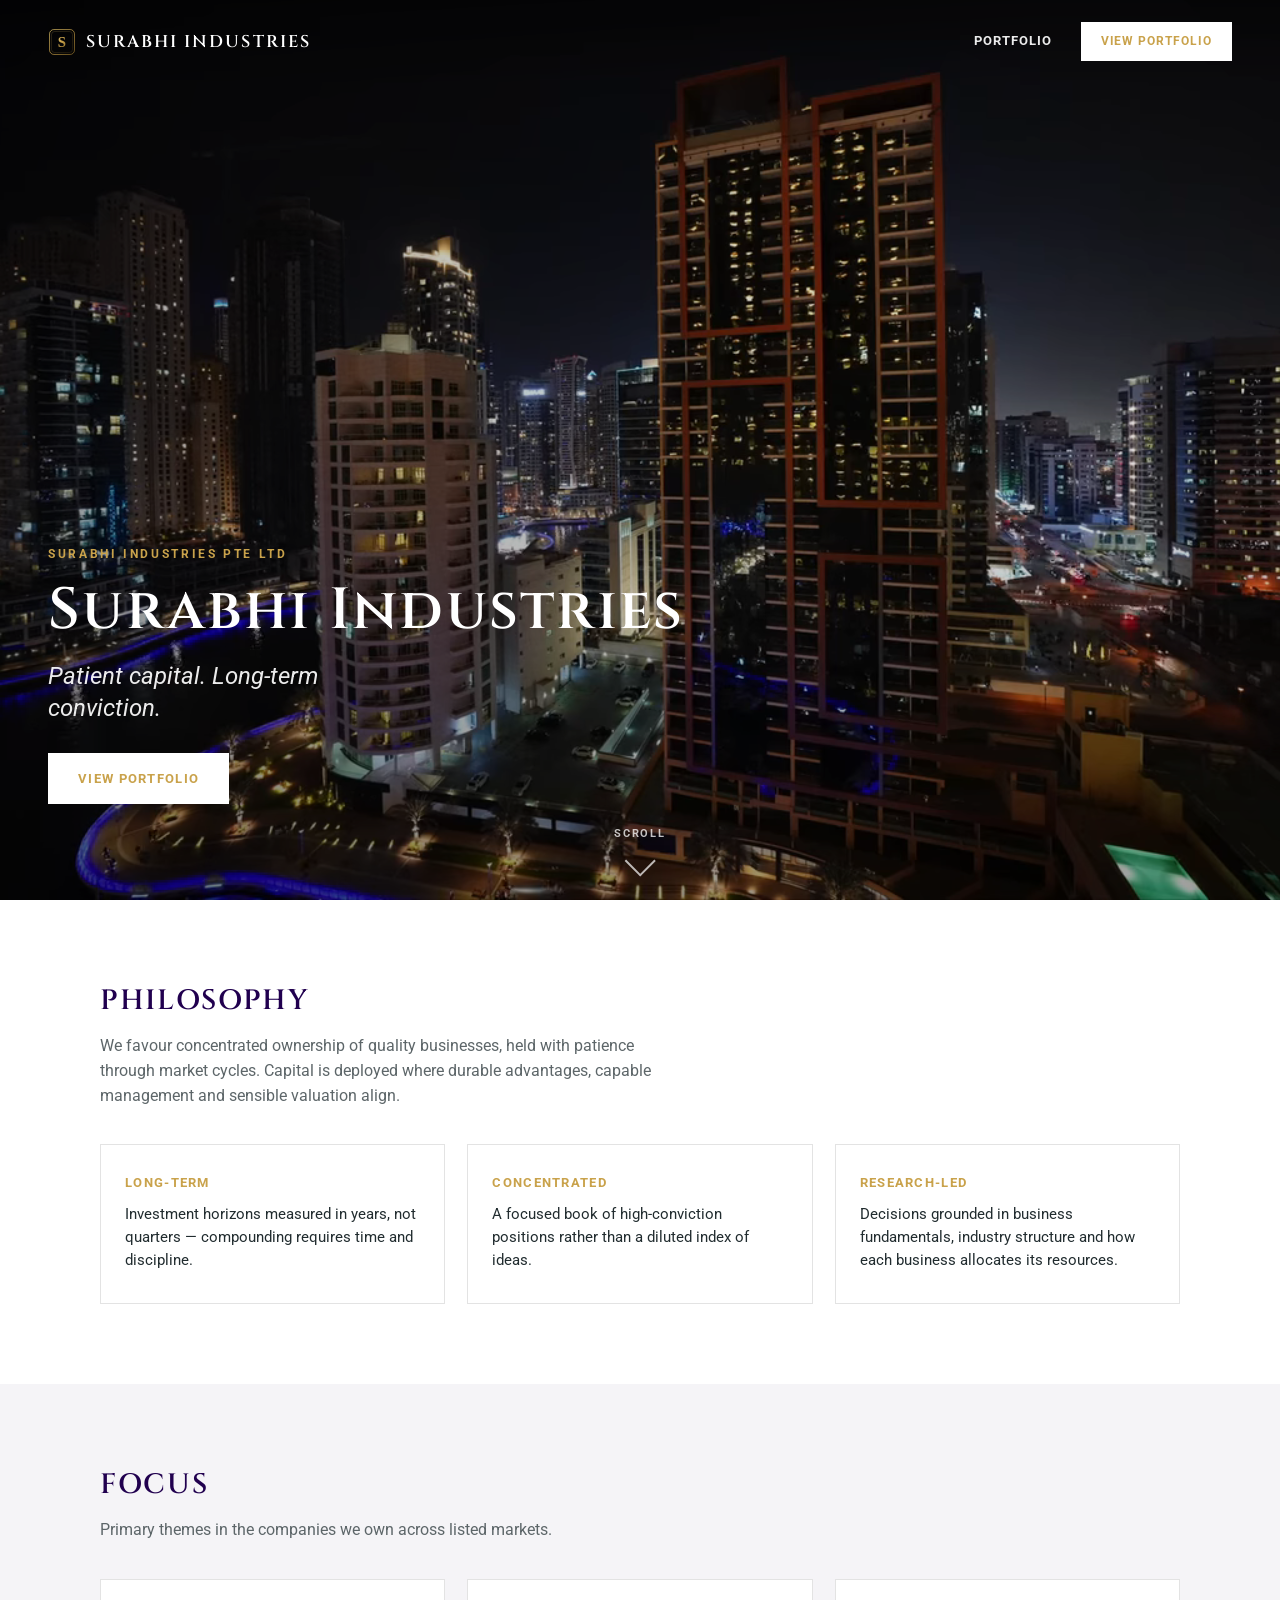
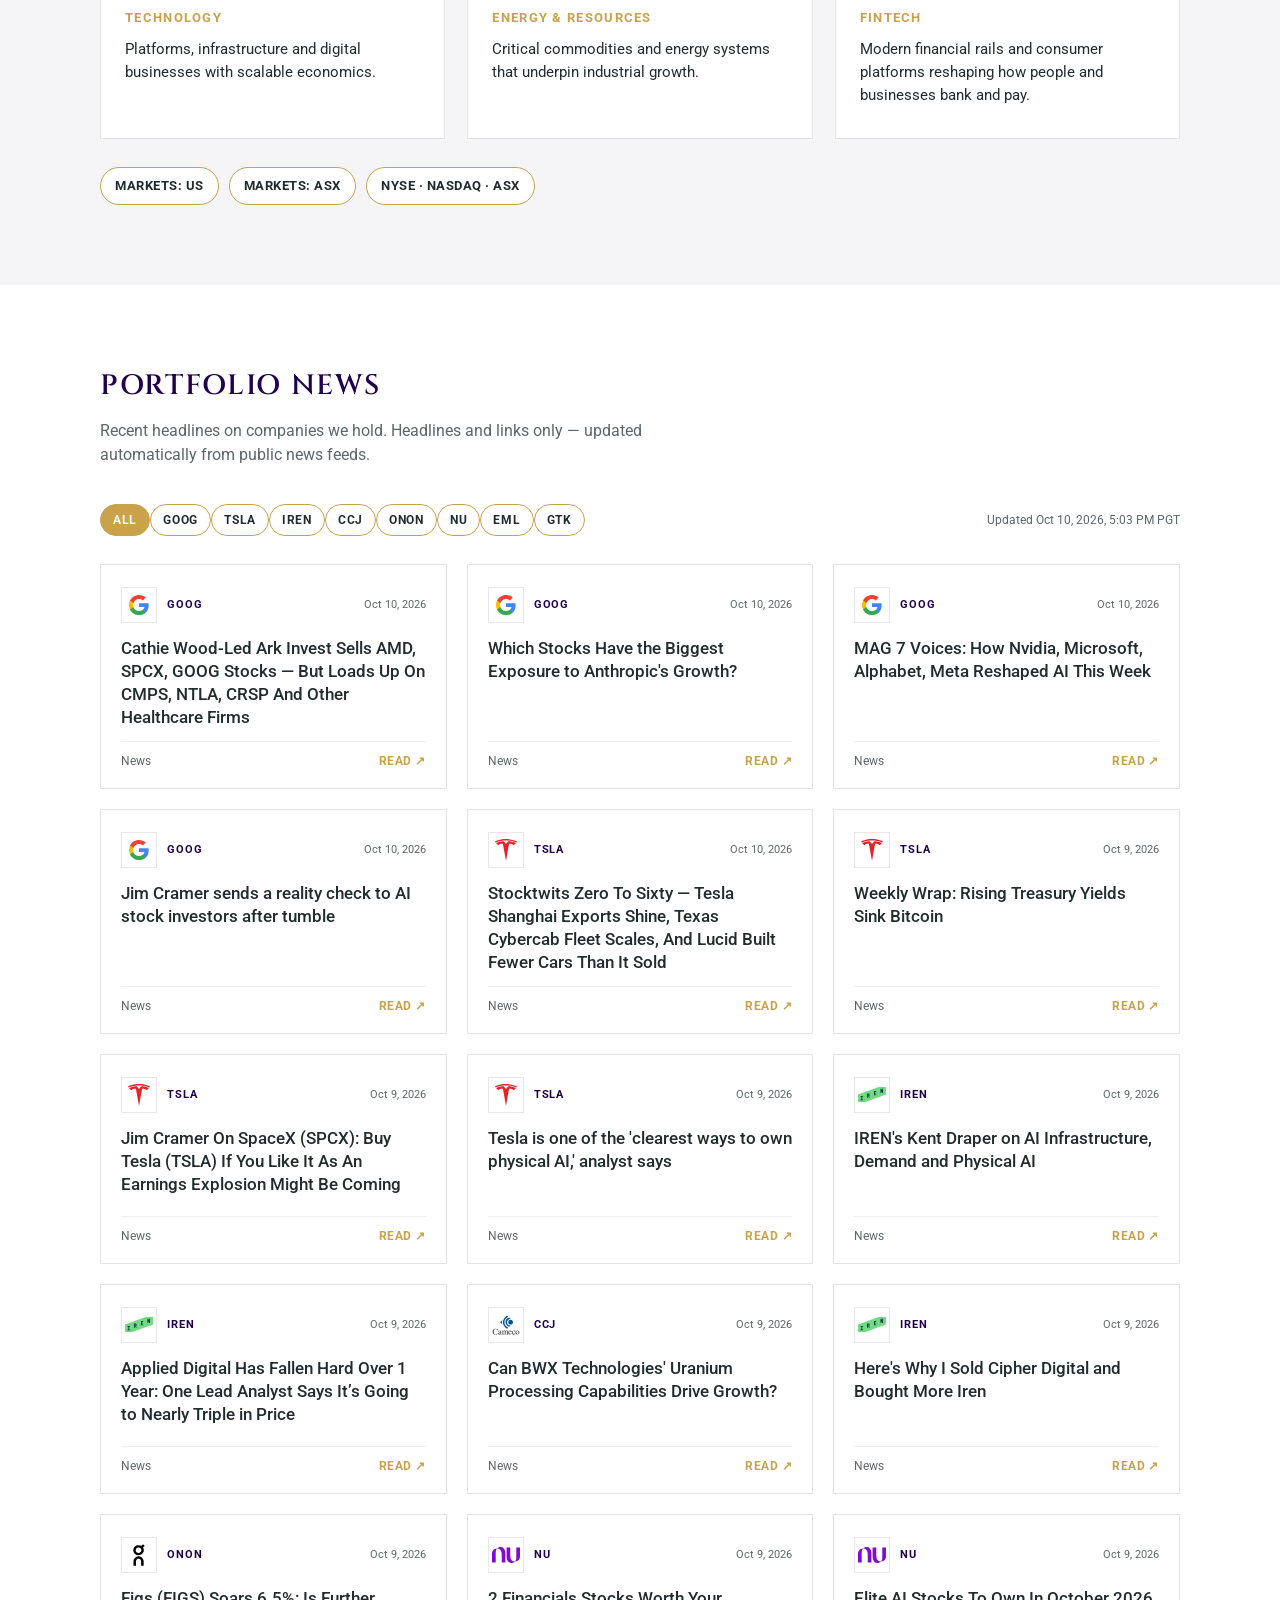
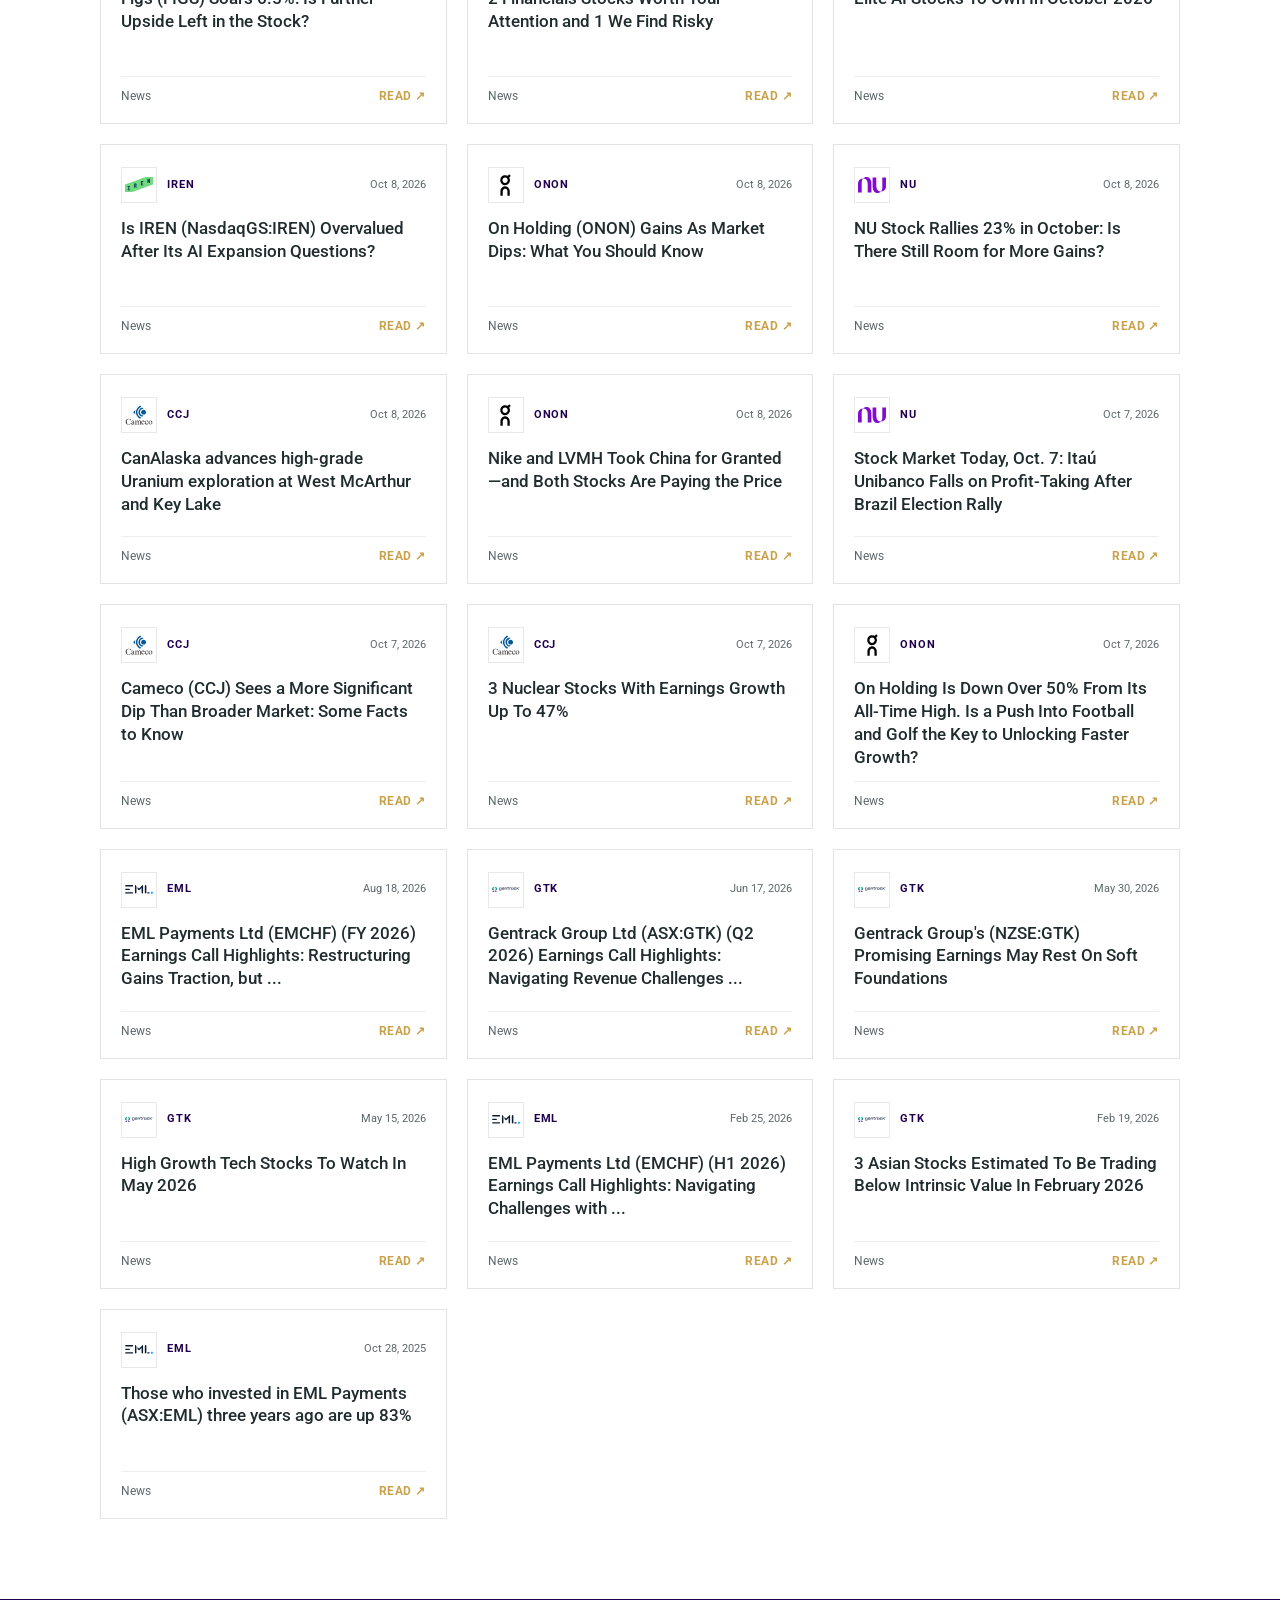
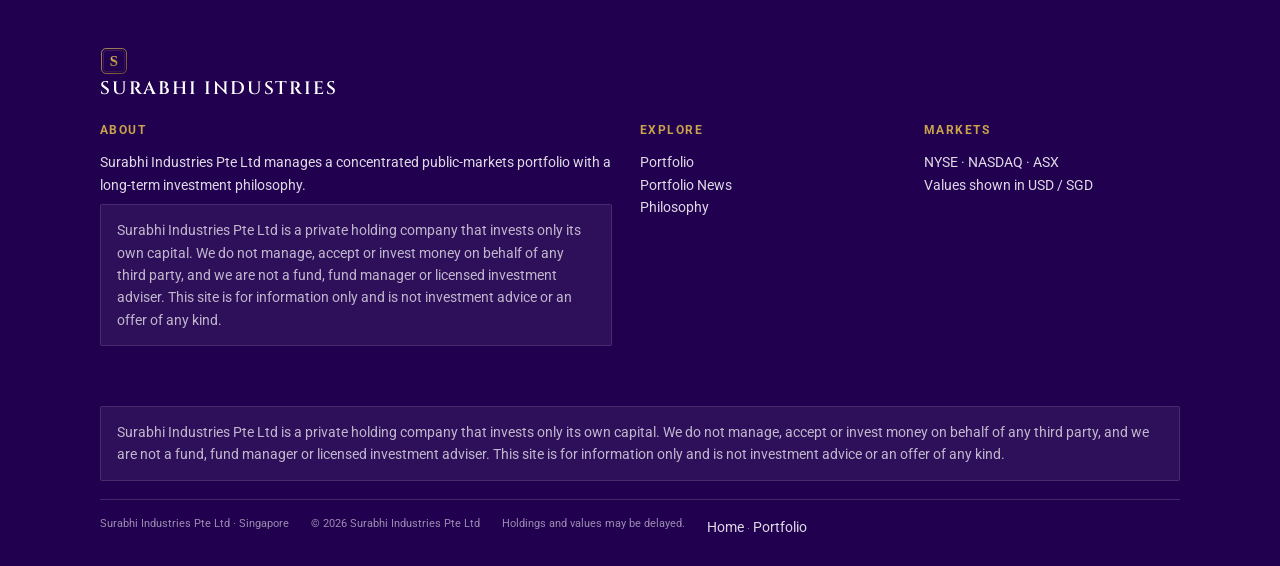
==== commit bd712a4c: "Keep original brand copy; disclosure only in About and footers Revert fund-pitch rewording. Restore " ====
--- a/index.html
+++ b/index.html
@@ -4,10 +4,10 @@
   <meta charset="utf-8" />
   <meta name="viewport" content="width=device-width, initial-scale=1, viewport-fit=cover" />
   <title>Surabhi Industries</title>
-  <meta name="description" content="Surabhi Industries Pte Ltd — a private holding company. Long-term ownership of exceptional businesses across technology, energy &amp; resources, and fintech." />
+  <meta name="description" content="Surabhi Industries Pte Ltd — patient capital and long-term conviction across technology, energy &amp; resources, and fintech." />
   <meta name="theme-color" content="#21004f" />
   <meta property="og:title" content="Surabhi Industries" />
-  <meta property="og:description" content="Long-term ownership of exceptional businesses." />
+  <meta property="og:description" content="Patient capital. Long-term conviction." />
   <link rel="apple-touch-icon" href="media/apple-touch-icon.png" />
   <link rel="icon" type="image/png" sizes="32x32" href="media/favicon.png" />
   <link rel="icon" href="media/emblem-s.svg" type="image/svg+xml" />
@@ -34,7 +34,7 @@
     <div class="hero-inner">
       <p class="hero-kicker">Surabhi Industries Pte Ltd</p>
       <h1>Surabhi Industries</h1>
-      <p class="hero-tag">Long-term ownership of exceptional businesses.</p>
+      <p class="hero-tag">Patient capital. Long-term conviction.</p>
       <a class="btn-hero" href="portfolio.html">View Portfolio</a>
     </div>
     <a class="hero-scroll" href="#philosophy" aria-label="Scroll to content">
@@ -45,8 +45,7 @@
   <section class="section" id="philosophy">
     <div class="section-inner">
       <h2>Philosophy</h2>
-      <p class="lead">We favour concentrated ownership of quality businesses, held with patience through market cycles. We hold our own capital in businesses where durable advantages, capable management and sensible valuation align.</p>
-      <p class="legal-disclosure">Surabhi Industries Pte Ltd is a private holding company that invests only its own capital. We do not manage, accept or invest money on behalf of any third party, and we are not a fund, fund manager or licensed investment adviser. This site is for information only and is not investment advice or an offer of any kind.</p>
+      <p class="lead">We favour concentrated ownership of quality businesses, held with patience through market cycles. Capital is deployed where durable advantages, capable management and sensible valuation align.</p>
       <div class="cards-3">
         <article class="card">
           <h3>Long-term</h3>
@@ -110,7 +109,8 @@
       <div class="home-footer-grid">
         <div>
           <h4>About</h4>
-          <p>Surabhi Industries Pte Ltd is a private holding company that holds a concentrated book of listed companies for the long term.</p>
+          <p>Surabhi Industries Pte Ltd manages a concentrated public-markets portfolio with a long-term investment philosophy.</p>
+          <p class="legal-disclosure">Surabhi Industries Pte Ltd is a private holding company that invests only its own capital. We do not manage, accept or invest money on behalf of any third party, and we are not a fund, fund manager or licensed investment adviser. This site is for information only and is not investment advice or an offer of any kind.</p>
         </div>
         <div>
           <h4>Explore</h4>
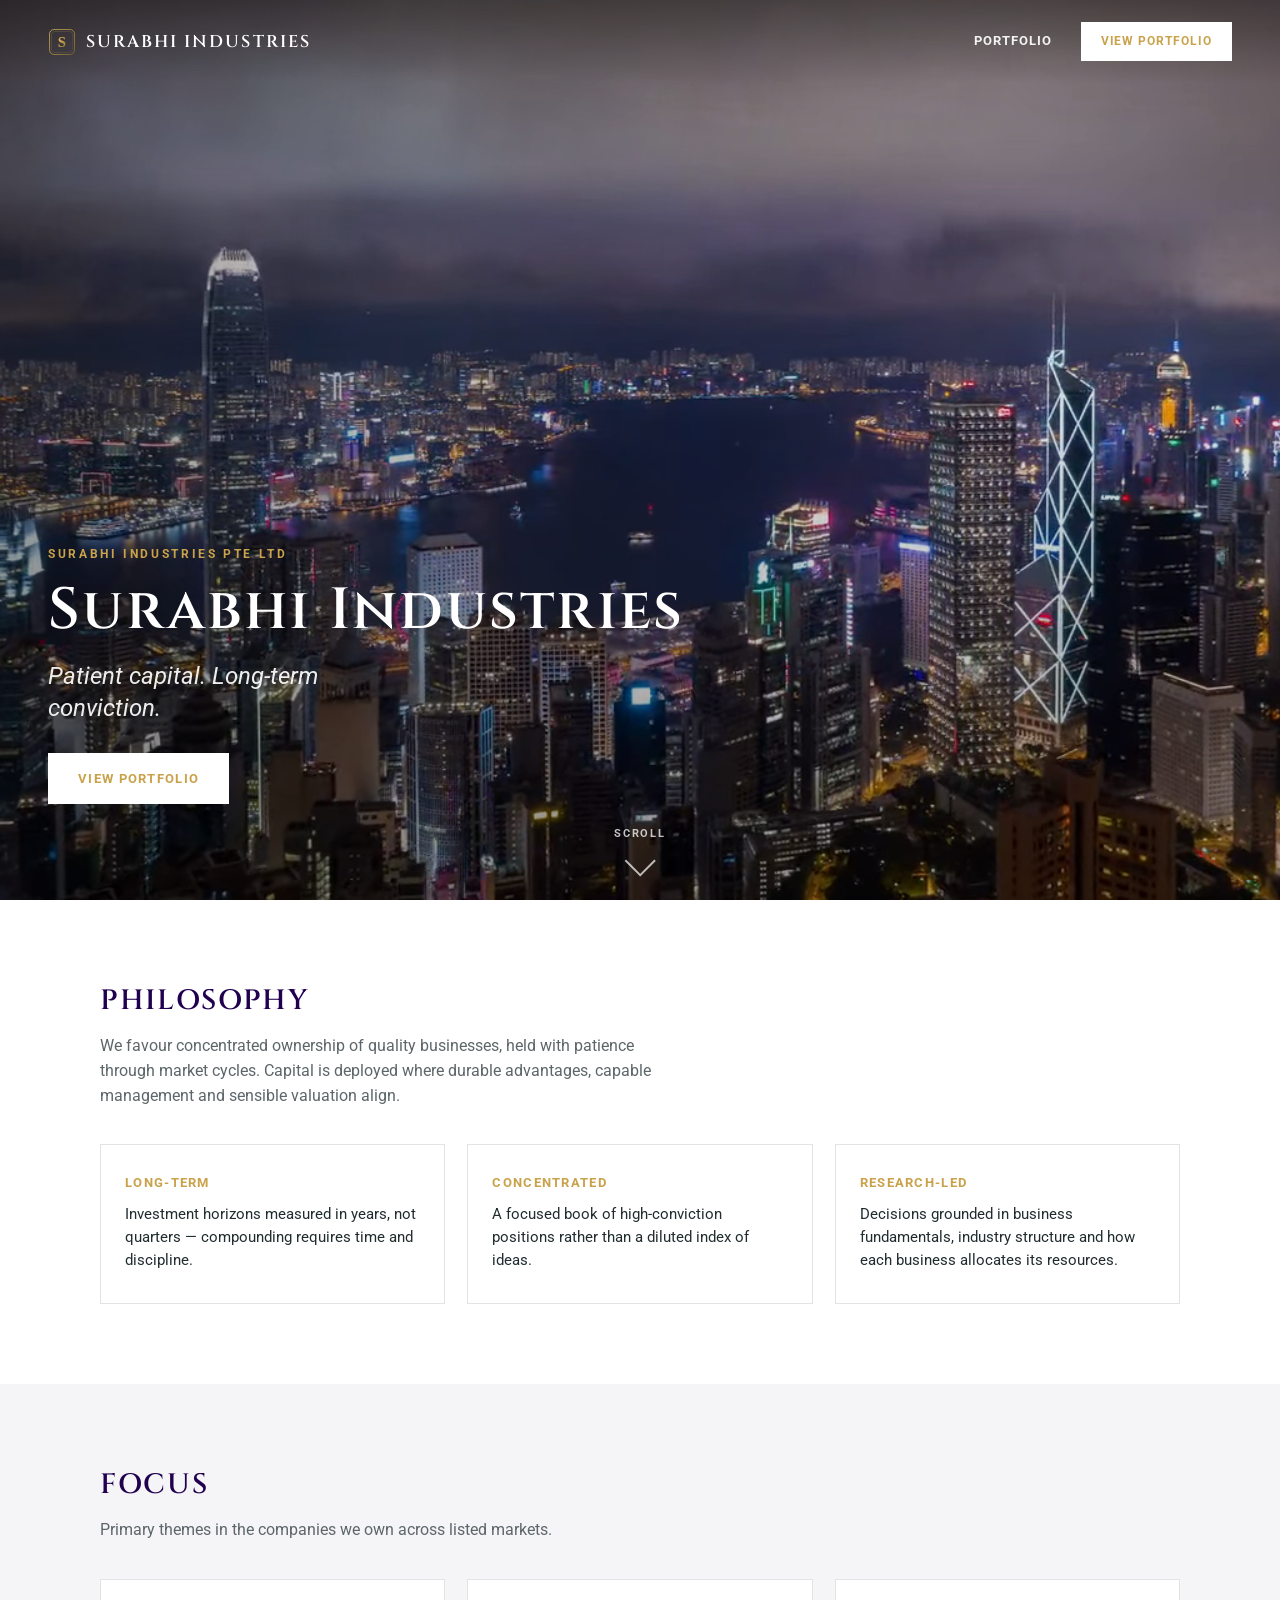
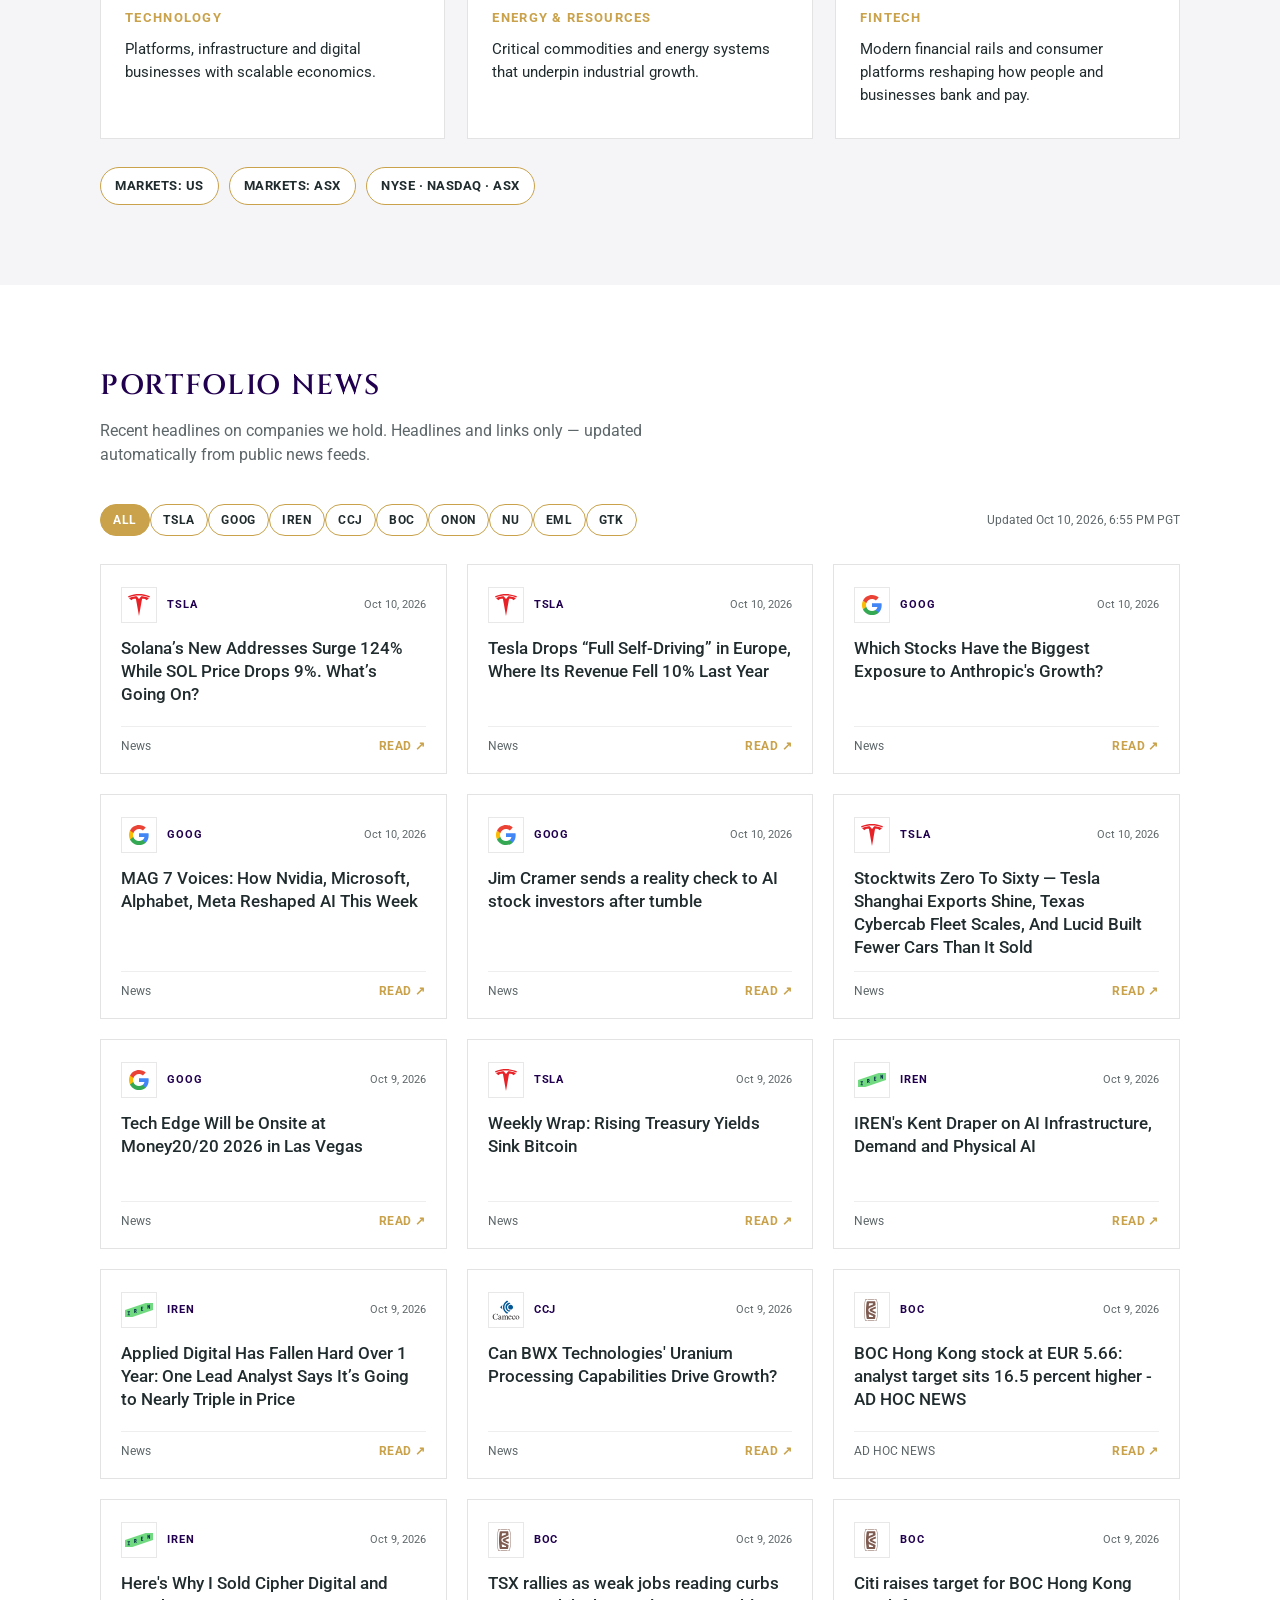
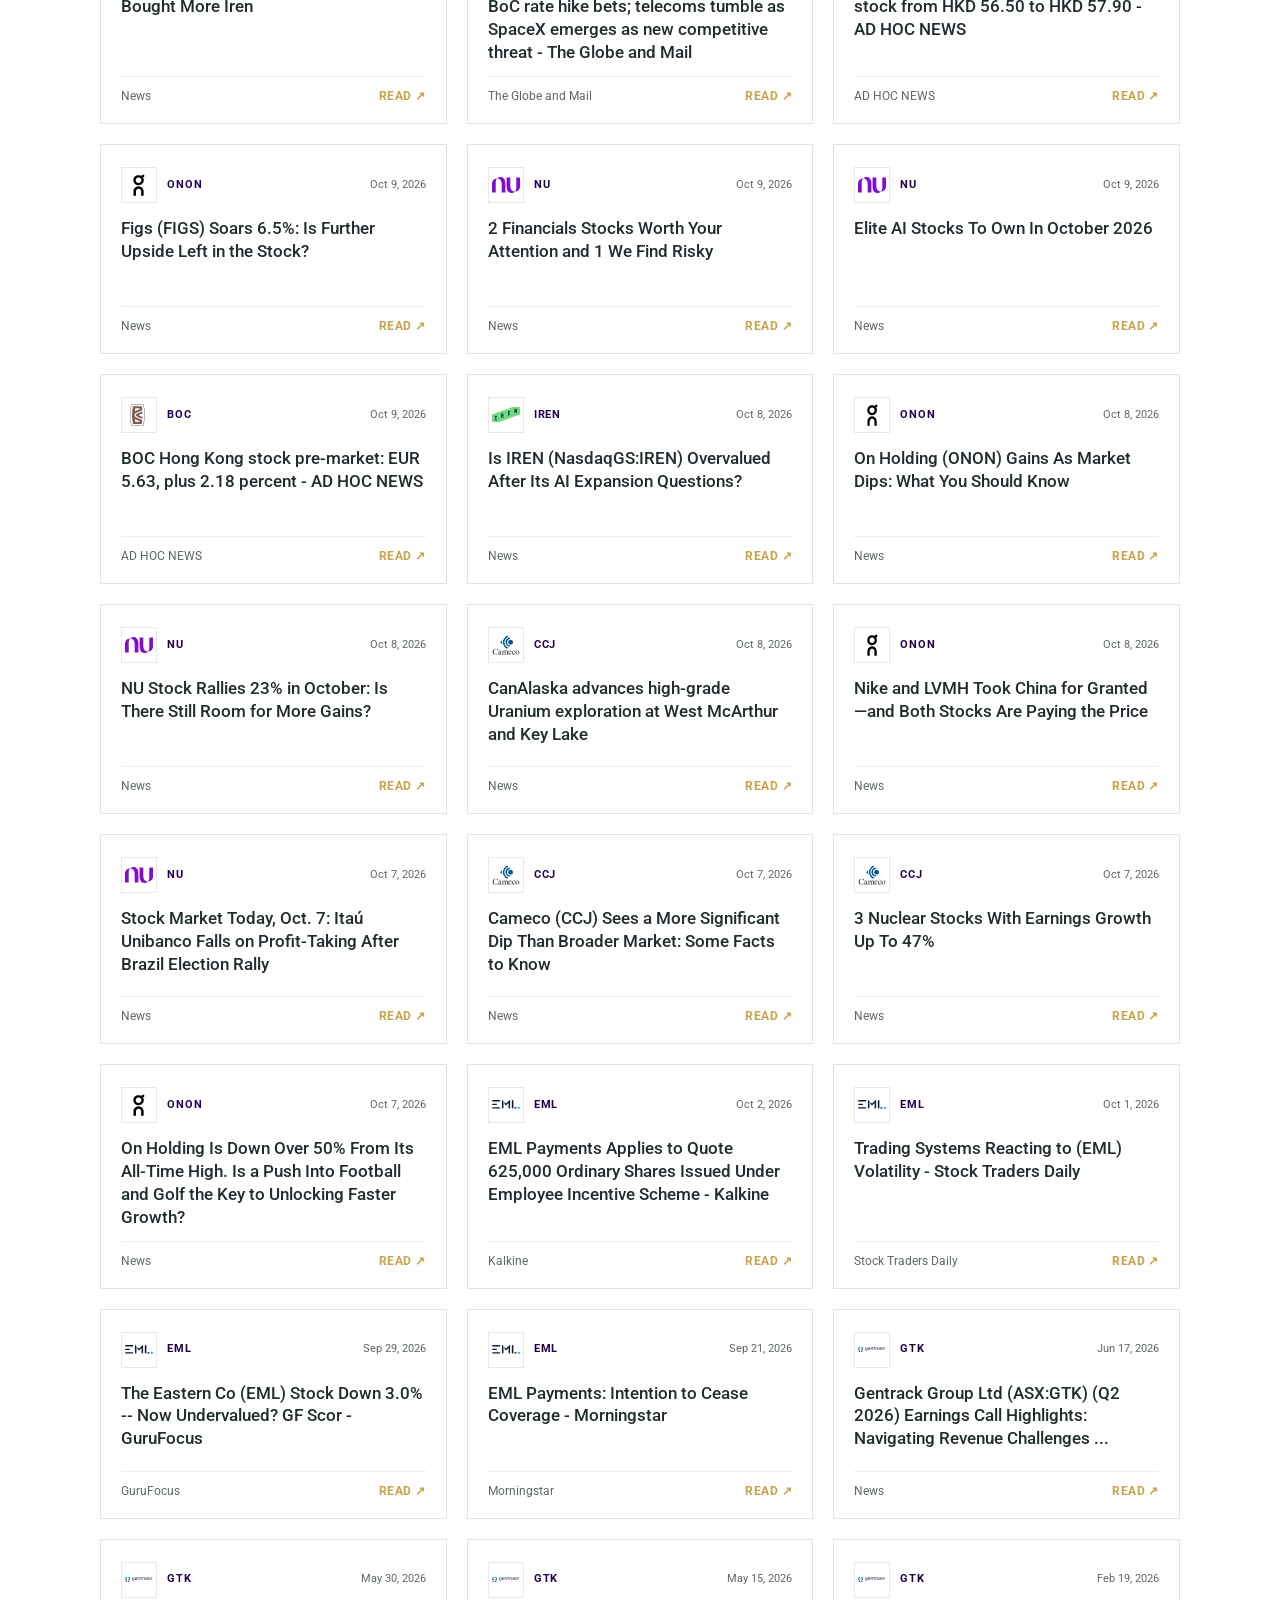
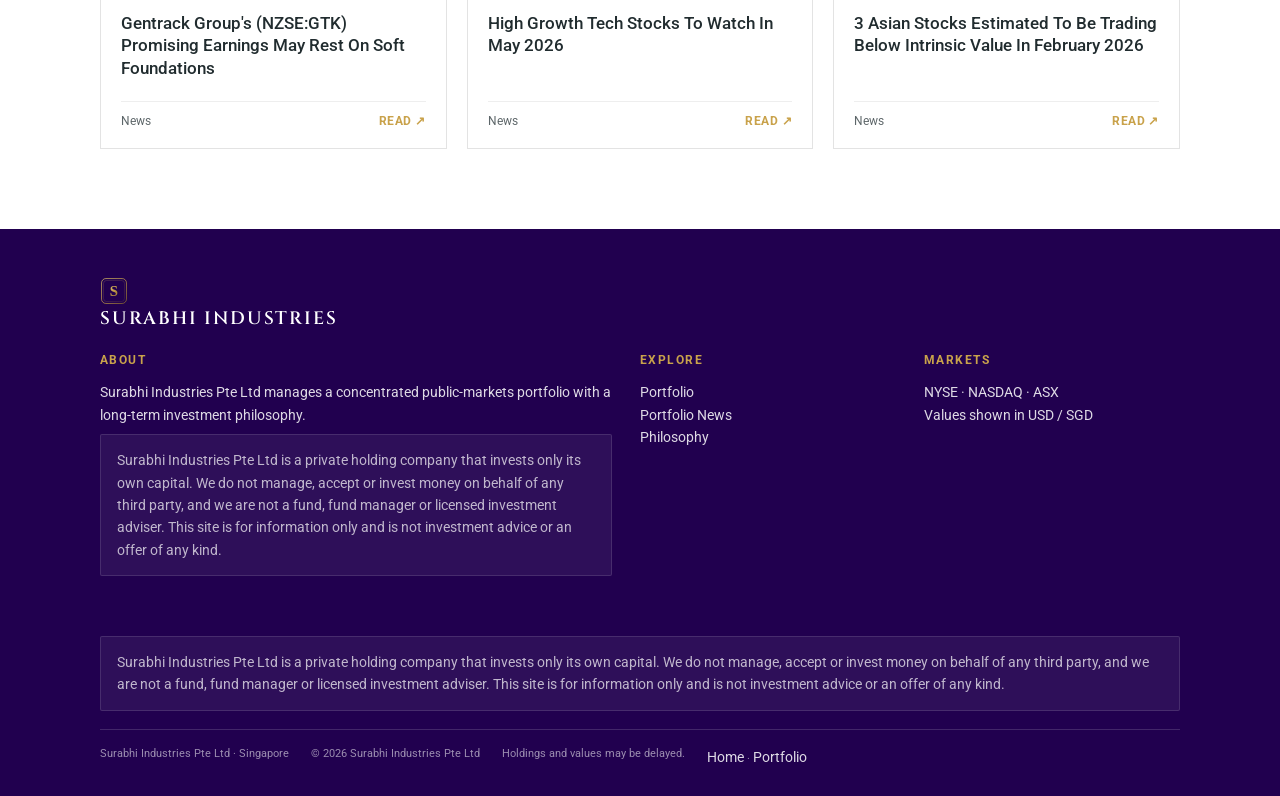
==== commit b4912b50: "Performance tiles use chain-linked since-inception series when history_since_inception is on; cache-" ====
--- a/index.html
+++ b/index.html
@@ -14,7 +14,7 @@
   <link rel="preconnect" href="https://fonts.googleapis.com" />
   <link rel="preconnect" href="https://fonts.gstatic.com" crossorigin />
   <link href="https://fonts.googleapis.com/css2?family=Cinzel:wght@600&amp;family=Roboto:ital,wght@0,400;0,500;0,700;1,400&amp;display=swap" rel="stylesheet" />
-  <link rel="stylesheet" href="home.css" />
+  <link rel="stylesheet" href="home.css?v=20261010-2" />
 </head>
 <body>
 
@@ -134,6 +134,6 @@
     </div>
   </footer>
 
-  <script src="home.js"></script>
+  <script src="home.js?v=20261010-2"></script>
 </body>
 </html>
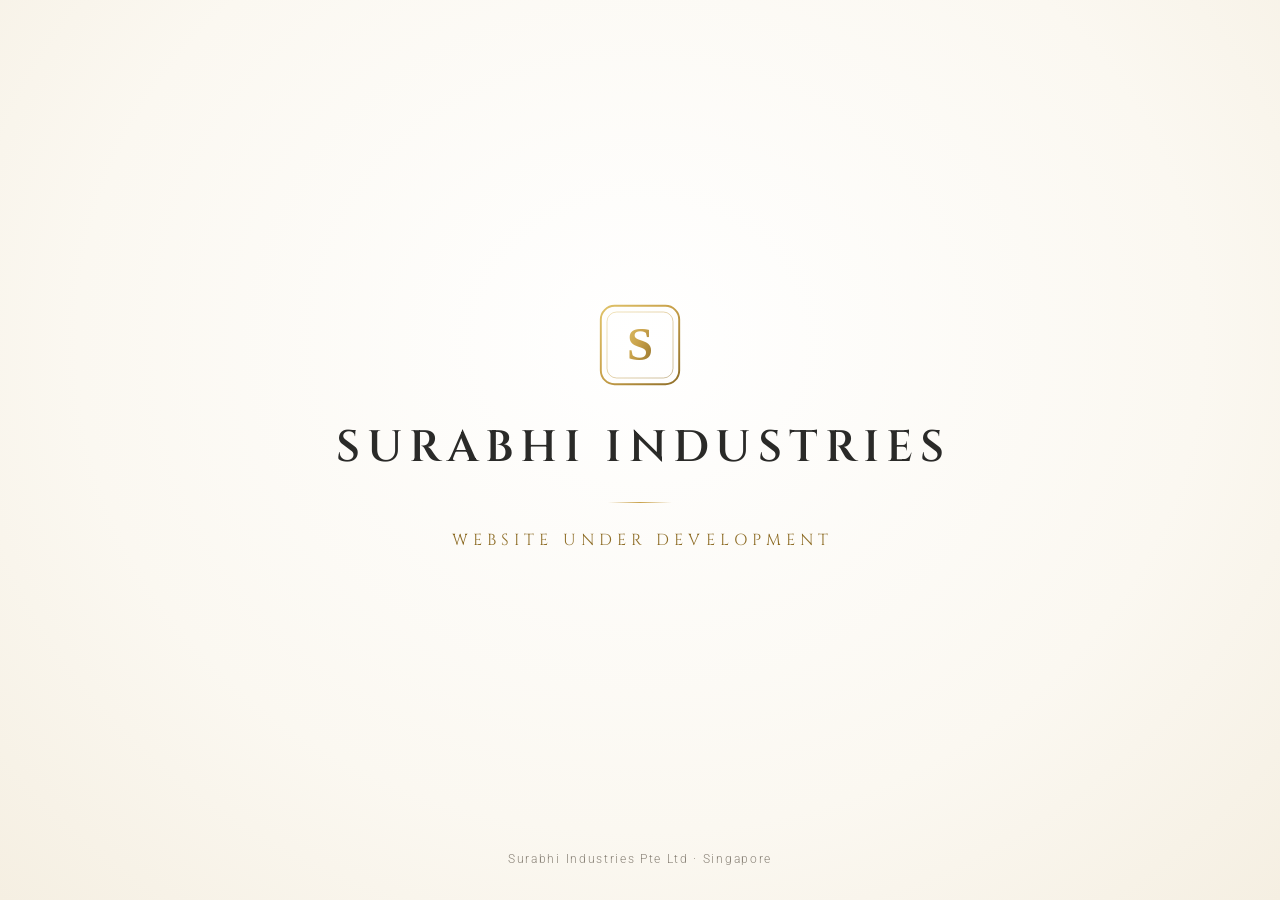
==== commit efbf2b9b: "Holding page: site under development (full site preserved on branch full-site)" ====
--- a/index.html
+++ b/index.html
@@ -2,138 +2,78 @@
 <html lang="en">
 <head>
   <meta charset="utf-8" />
-  <meta name="viewport" content="width=device-width, initial-scale=1, viewport-fit=cover" />
+  <meta name="viewport" content="width=device-width, initial-scale=1" />
+  <meta name="robots" content="noindex, nofollow" />
+  <meta name="theme-color" content="#FBF8F1" />
   <title>Surabhi Industries</title>
-  <meta name="description" content="Surabhi Industries Pte Ltd — patient capital and long-term conviction across technology, energy &amp; resources, and fintech." />
-  <meta name="theme-color" content="#21004f" />
-  <meta property="og:title" content="Surabhi Industries" />
-  <meta property="og:description" content="Patient capital. Long-term conviction." />
-  <link rel="apple-touch-icon" href="media/apple-touch-icon.png" />
-  <link rel="icon" type="image/png" sizes="32x32" href="media/favicon.png" />
-  <link rel="icon" href="media/emblem-s.svg" type="image/svg+xml" />
+  <link rel="icon" href="/media/emblem-s.svg" type="image/svg+xml" />
+  <link rel="icon" href="/media/favicon.png" type="image/png" sizes="32x32" />
+  <link rel="apple-touch-icon" href="/media/apple-touch-icon.png" />
   <link rel="preconnect" href="https://fonts.googleapis.com" />
   <link rel="preconnect" href="https://fonts.gstatic.com" crossorigin />
-  <link href="https://fonts.googleapis.com/css2?family=Cinzel:wght@600&amp;family=Roboto:ital,wght@0,400;0,500;0,700;1,400&amp;display=swap" rel="stylesheet" />
-  <link rel="stylesheet" href="home.css?v=20261010-2" />
+  <link href="https://fonts.googleapis.com/css2?family=Cinzel:wght@400;600&family=Roboto:wght@300;400&display=swap" rel="stylesheet" />
+  <style>
+    :root{--gold:#C9A24B;--gold-d:#8F6E28;--ink:#2a2a28;--muted:#8a8378;--cream:#FBF8F1}
+    *{box-sizing:border-box;margin:0;padding:0}
+    html,body{height:100%}
+    body{
+      min-height:100vh;min-height:100svh;display:flex;flex-direction:column;
+      background:radial-gradient(ellipse at 50% 38%,#FFFFFF 0%,var(--cream) 62%,#F5EFE2 100%);
+      color:var(--ink);font-family:Roboto,Helvetica,Arial,sans-serif;
+      -webkit-font-smoothing:antialiased;text-align:center;
+    }
+    main{flex:1;display:flex;flex-direction:column;align-items:center;justify-content:center;padding:48px 24px}
+    .mark{width:88px;height:88px;margin-bottom:34px;opacity:0;animation:rise 1.4s ease .1s forwards}
+    h1{
+      font-family:Cinzel,"Times New Roman",serif;font-weight:600;
+      font-size:clamp(26px,5.2vw,44px);letter-spacing:.16em;text-transform:uppercase;
+      color:var(--ink);line-height:1.15;padding-left:.16em;
+      opacity:0;animation:rise 1.4s ease .35s forwards;
+    }
+    .rule{
+      width:64px;height:1px;margin:28px auto 26px;
+      background:linear-gradient(90deg,transparent,var(--gold),transparent);
+      opacity:0;animation:fade 1.6s ease .7s forwards;
+    }
+    .status{
+      font-family:Cinzel,"Times New Roman",serif;font-weight:400;
+      font-size:clamp(13px,2.4vw,16px);letter-spacing:.32em;text-transform:uppercase;
+      color:var(--gold-d);padding-left:.32em;
+      opacity:0;animation:fade 1.6s ease .9s forwards;
+    }
+    footer{
+      padding:0 24px 34px;font-size:12px;font-weight:300;letter-spacing:.14em;
+      color:var(--muted);opacity:0;animation:fade 1.6s ease 1.2s forwards;
+    }
+    @keyframes rise{from{opacity:0;transform:translateY(8px)}to{opacity:1;transform:none}}
+    @keyframes fade{to{opacity:1}}
+    @media (max-width:480px){
+      .mark{width:72px;height:72px;margin-bottom:28px}
+      h1{letter-spacing:.12em;padding-left:.12em}
+      .status{letter-spacing:.24em;padding-left:.24em}
+      footer{font-size:11px;letter-spacing:.1em}
+    }
+    @media (prefers-reduced-motion:reduce){.mark,h1,.rule,.status,footer{animation:none;opacity:1}}
+  </style>
 </head>
 <body>
-
-<header class="home-header">
-    <a class="brand" href="index.html"><img class="emblem" src="media/emblem-s.svg" alt="" width="28" height="28"><span>Surabhi Industries</span></a>
-    <nav class="home-nav" aria-label="Primary">
-      <a href="portfolio.html">Portfolio</a>
-      <a class="btn-nav" href="portfolio.html">View Portfolio</a>
-    </nav>
-  </header>
-
-  <section class="hero" id="top" aria-label="Introduction">
-    <div class="hero-media" style="background-image:url('media/hero-marina-poster.jpg')">
-      <video autoplay muted loop playsinline preload="none" poster="media/hero-marina-poster.jpg" aria-hidden="true"></video>
-    </div>
-    <div class="hero-overlay" aria-hidden="true"></div>
-    <div class="hero-inner">
-      <p class="hero-kicker">Surabhi Industries Pte Ltd</p>
-      <h1>Surabhi Industries</h1>
-      <p class="hero-tag">Patient capital. Long-term conviction.</p>
-      <a class="btn-hero" href="portfolio.html">View Portfolio</a>
-    </div>
-    <a class="hero-scroll" href="#philosophy" aria-label="Scroll to content">
-      <span>Scroll</span><span class="chev" aria-hidden="true"></span>
-    </a>
-  </section>
-
-  <section class="section" id="philosophy">
-    <div class="section-inner">
-      <h2>Philosophy</h2>
-      <p class="lead">We favour concentrated ownership of quality businesses, held with patience through market cycles. Capital is deployed where durable advantages, capable management and sensible valuation align.</p>
-      <div class="cards-3">
-        <article class="card">
-          <h3>Long-term</h3>
-          <p>Investment horizons measured in years, not quarters — compounding requires time and discipline.</p>
-        </article>
-        <article class="card">
-          <h3>Concentrated</h3>
-          <p>A focused book of high-conviction positions rather than a diluted index of ideas.</p>
-        </article>
-        <article class="card">
-          <h3>Research-led</h3>
-          <p>Decisions grounded in business fundamentals, industry structure and how each business allocates its resources.</p>
-        </article>
-      </div>
-    </div>
-  </section>
-
-  <section class="section alt" id="focus">
-    <div class="section-inner">
-      <h2>Focus</h2>
-      <p class="lead">Primary themes in the companies we own across listed markets.</p>
-      <div class="cards-3">
-        <article class="card">
-          <h3>Technology</h3>
-          <p>Platforms, infrastructure and digital businesses with scalable economics.</p>
-        </article>
-        <article class="card">
-          <h3>Energy &amp; Resources</h3>
-          <p>Critical commodities and energy systems that underpin industrial growth.</p>
-        </article>
-        <article class="card">
-          <h3>Fintech</h3>
-          <p>Modern financial rails and consumer platforms reshaping how people and businesses bank and pay.</p>
-        </article>
-      </div>
-      <div class="pillars" style="margin-top:28px" aria-label="Markets">
-        <span class="pill">Markets: US</span>
-        <span class="pill">Markets: ASX</span>
-        <span class="pill">NYSE · NASDAQ · ASX</span>
-      </div>
-    </div>
-  </section>
-
-  <section class="section" id="insights">
-    <div class="section-inner">
-      <h2>Portfolio News</h2>
-      <p class="lead">Recent headlines on companies we hold. Headlines and links only — updated automatically from public news feeds.</p>
-      <div class="news-toolbar">
-        <div id="news-filters" aria-label="Filter by company"></div>
-        <span class="news-meta" id="news-updated"></span>
-      </div>
-      <div class="news-grid" id="news-grid">
-        <p class="news-empty">Loading headlines…</p>
-      </div>
-    </div>
-  </section>
-
-  <footer class="home-footer">
-    <div class="home-footer-inner">
-      <a class="brand" href="index.html"><img class="emblem" src="media/emblem-s.svg" alt="" width="26" height="26"><span>Surabhi Industries</span></a>
-      <div class="home-footer-grid">
-        <div>
-          <h4>About</h4>
-          <p>Surabhi Industries Pte Ltd manages a concentrated public-markets portfolio with a long-term investment philosophy.</p>
-          <p class="legal-disclosure">Surabhi Industries Pte Ltd is a private holding company that invests only its own capital. We do not manage, accept or invest money on behalf of any third party, and we are not a fund, fund manager or licensed investment adviser. This site is for information only and is not investment advice or an offer of any kind.</p>
-        </div>
-        <div>
-          <h4>Explore</h4>
-          <p><a href="portfolio.html">Portfolio</a></p>
-          <p><a href="#insights">Portfolio News</a></p>
-          <p><a href="#philosophy">Philosophy</a></p>
-        </div>
-        <div>
-          <h4>Markets</h4>
-          <p>NYSE · NASDAQ · ASX</p>
-          <p>Values shown in USD / SGD</p>
-        </div>
-      </div>
-      <p class="legal-disclosure foot-disclosure">Surabhi Industries Pte Ltd is a private holding company that invests only its own capital. We do not manage, accept or invest money on behalf of any third party, and we are not a fund, fund manager or licensed investment adviser. This site is for information only and is not investment advice or an offer of any kind.</p>
-      <div class="home-foot-bar">
-        <span>Surabhi Industries Pte Ltd · Singapore</span>
-        <span>© 2026 Surabhi Industries Pte Ltd</span>
-        <span>Holdings and values may be delayed.</span>
-        <span><a href="index.html">Home</a> · <a href="portfolio.html">Portfolio</a></span>
-      </div>
-    </div>
-  </footer>
-
-  <script src="home.js?v=20261010-2"></script>
+  <main>
+    <svg class="mark" viewBox="0 0 64 64" role="img" aria-label="Surabhi Industries monogram">
+      <defs>
+        <linearGradient id="g" x1="0" y1="0" x2="1" y2="1">
+          <stop offset="0%" stop-color="#E0C36A"/>
+          <stop offset="45%" stop-color="#C9A24B"/>
+          <stop offset="100%" stop-color="#8F6E28"/>
+        </linearGradient>
+      </defs>
+      <rect x="3.5" y="3.5" width="57" height="57" rx="10" fill="none" stroke="url(#g)" stroke-width="1.4"/>
+      <rect x="8" y="8" width="48" height="48" rx="7" fill="none" stroke="url(#g)" stroke-width="0.6" opacity="0.55"/>
+      <text x="32" y="43" text-anchor="middle" font-family="Georgia, 'Times New Roman', serif" font-size="34" font-weight="600" fill="url(#g)">S</text>
+    </svg>
+    <h1>Surabhi Industries</h1>
+    <div class="rule" aria-hidden="true"></div>
+    <p class="status">Website under development</p>
+  </main>
+  <footer>Surabhi Industries Pte Ltd &middot; Singapore</footer>
 </body>
 </html>
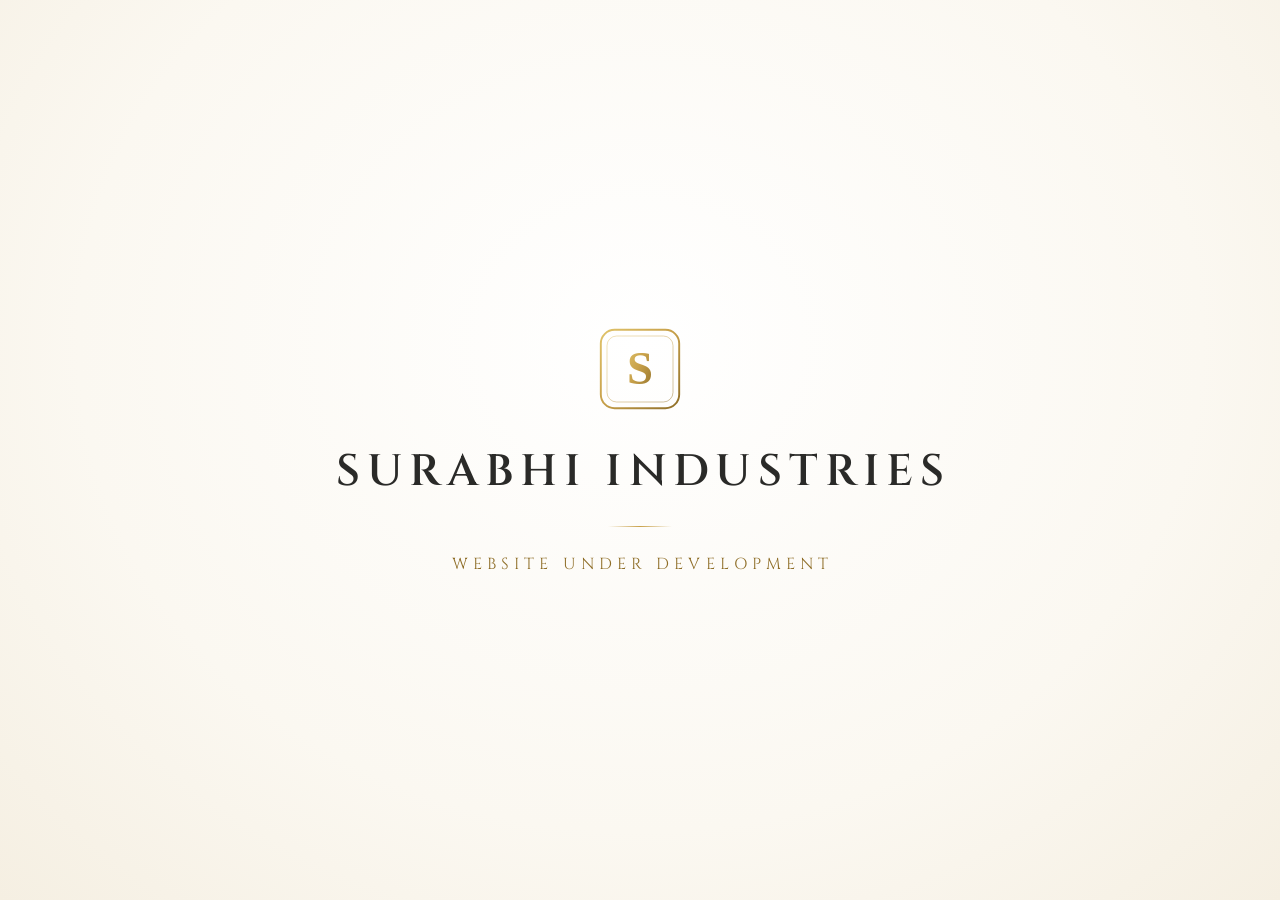
==== commit 162cea53: "Holding page: remove footer line for a simpler page" ====
--- a/index.html
+++ b/index.html
@@ -41,19 +41,14 @@
       color:var(--gold-d);padding-left:.32em;
       opacity:0;animation:fade 1.6s ease .9s forwards;
     }
-    footer{
-      padding:0 24px 34px;font-size:12px;font-weight:300;letter-spacing:.14em;
-      color:var(--muted);opacity:0;animation:fade 1.6s ease 1.2s forwards;
-    }
     @keyframes rise{from{opacity:0;transform:translateY(8px)}to{opacity:1;transform:none}}
     @keyframes fade{to{opacity:1}}
     @media (max-width:480px){
       .mark{width:72px;height:72px;margin-bottom:28px}
       h1{letter-spacing:.12em;padding-left:.12em}
       .status{letter-spacing:.24em;padding-left:.24em}
-      footer{font-size:11px;letter-spacing:.1em}
     }
-    @media (prefers-reduced-motion:reduce){.mark,h1,.rule,.status,footer{animation:none;opacity:1}}
+    @media (prefers-reduced-motion:reduce){.mark,h1,.rule,.status{animation:none;opacity:1}}
   </style>
 </head>
 <body>
@@ -74,6 +69,5 @@
     <div class="rule" aria-hidden="true"></div>
     <p class="status">Website under development</p>
   </main>
-  <footer>Surabhi Industries Pte Ltd &middot; Singapore</footer>
 </body>
 </html>
